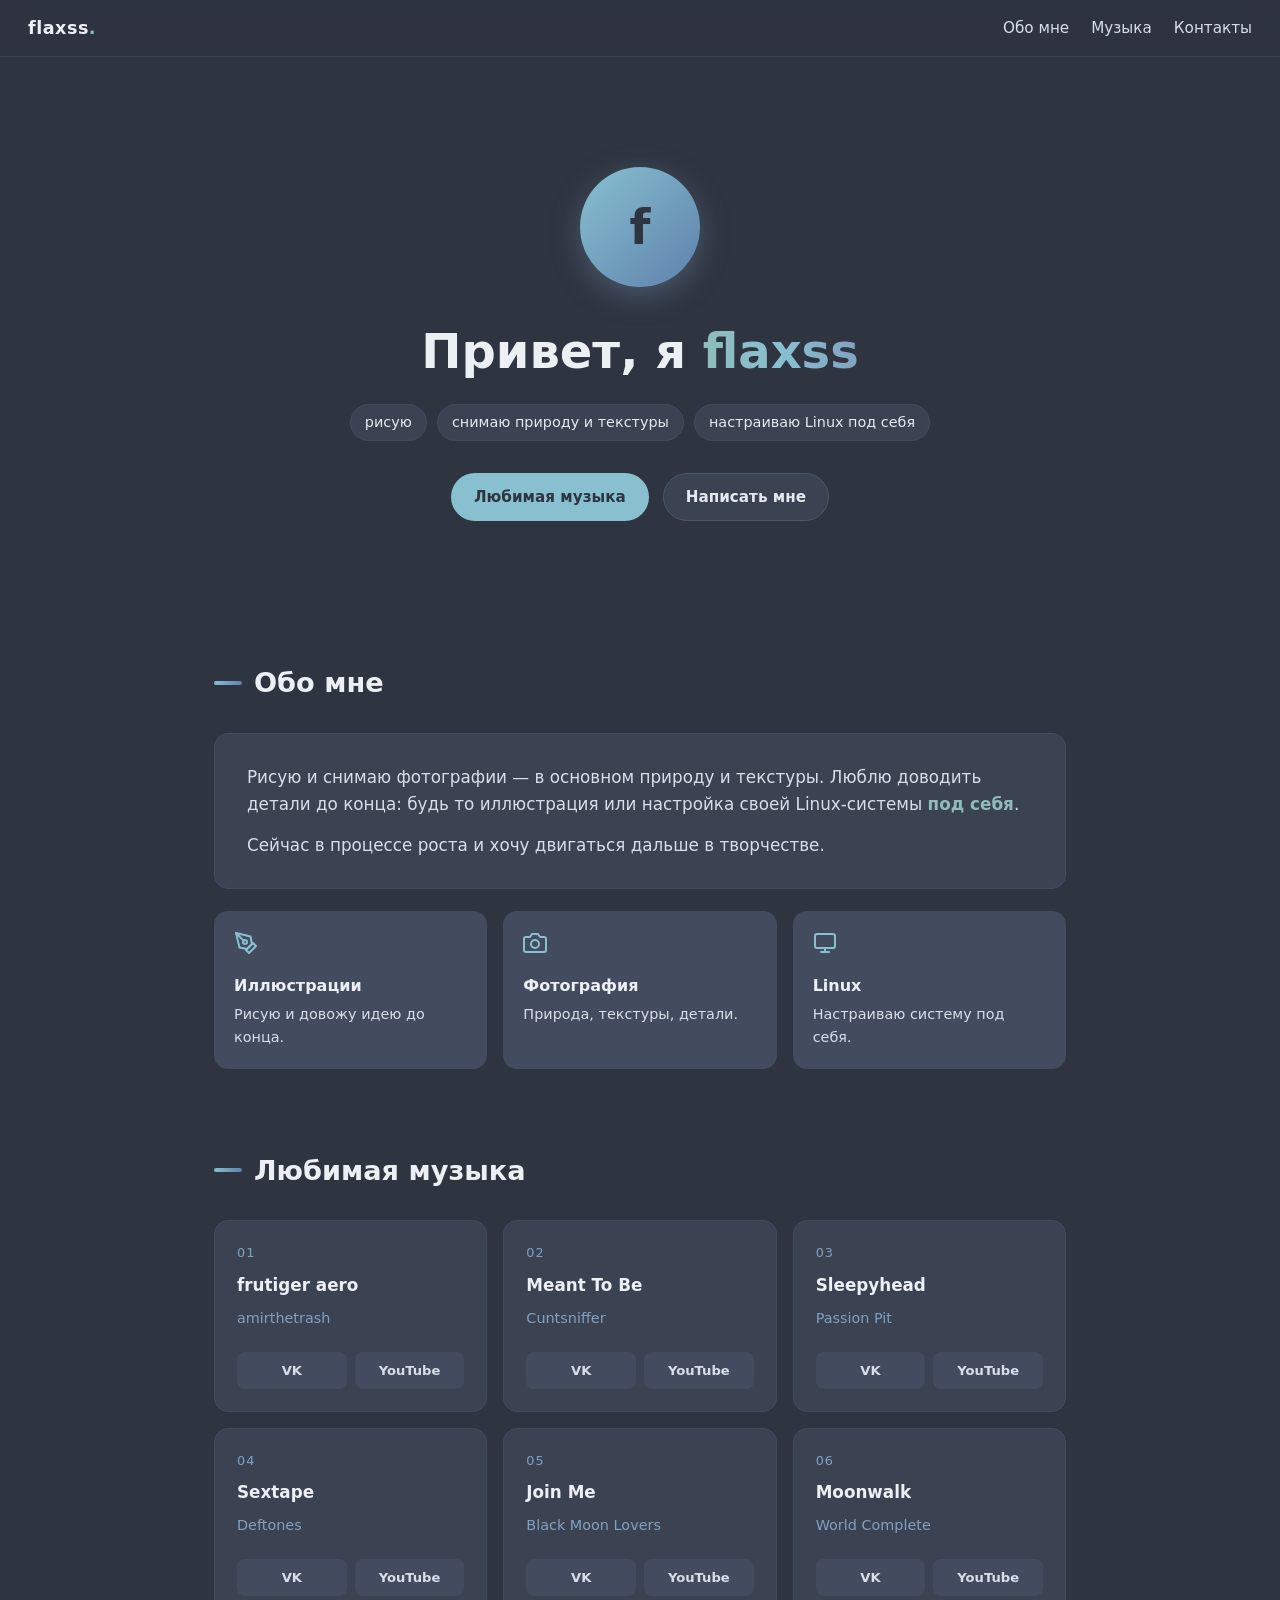
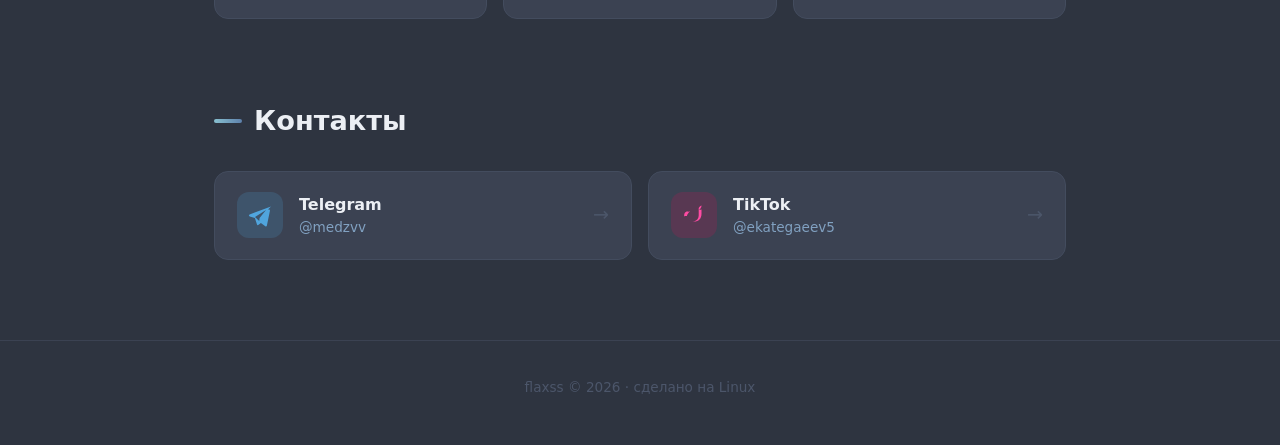
==== index.html @ 3baed9d8 "Initial portfolio site for flaxss" ====
<!DOCTYPE html>
<html lang="ru">
<head>
<meta charset="UTF-8">
<meta name="viewport" content="width=device-width, initial-scale=1.0">
<title>flaxss — рисую, снимаю, настраиваю</title>
<style>
  :root {
    --nord0: #2e3440;
    --nord1: #3b4252;
    --nord2: #434c5e;
    --nord3: #4c566a;
    --nord4: #d8dee9;
    --nord5: #e5e9f0;
    --nord6: #eceff4;
    --nord7: #8fbcbb;
    --nord8: #88c0d0;
    --nord9: #81a1c1;
    --nord10: #5e81ac;
    --nord11: #bf616a;
    --nord13: #ebcb8b;
    --nord14: #a3be8c;
    --radius: 14px;
    --gap: 16px;
  }

  * { margin: 0; padding: 0; box-sizing: border-box; }

  html { scroll-behavior: smooth; }

  body {
    background: var(--nord0);
    color: var(--nord4);
    font-family: "Inter", "SF Pro Text", "Segoe UI", system-ui, -apple-system, sans-serif;
    line-height: 1.6;
    min-height: 100vh;
  }

  a { color: var(--nord8); text-decoration: none; }
  a:hover { color: var(--nord6); }

  /* ---------- header ---------- */
  header {
    position: sticky;
    top: 0;
    z-index: 10;
    display: flex;
    align-items: center;
    justify-content: space-between;
    padding: 14px 28px;
    background: rgba(46, 52, 64, 0.85);
    backdrop-filter: blur(10px);
    border-bottom: 1px solid var(--nord1);
  }

  .logo {
    font-weight: 700;
    font-size: 1.1rem;
    letter-spacing: 0.5px;
    color: var(--nord6);
  }
  .logo span { color: var(--nord7); }

  nav { display: flex; gap: 22px; }
  nav a {
    color: var(--nord4);
    font-size: 0.95rem;
    transition: color 0.2s;
  }
  nav a:hover { color: var(--nord8); }

  /* ---------- layout ---------- */
  main { max-width: 900px; margin: 0 auto; padding: 0 24px 80px; }

  section { padding-top: 80px; }

  .section-title {
    font-size: 1.7rem;
    font-weight: 700;
    color: var(--nord6);
    margin-bottom: 28px;
    display: flex;
    align-items: center;
    gap: 12px;
  }
  .section-title::before {
    content: "";
    width: 28px;
    height: 4px;
    border-radius: 2px;
    background: linear-gradient(90deg, var(--nord8), var(--nord10));
  }

  /* ---------- hero ---------- */
  .hero {
    padding: 110px 0 60px;
    text-align: center;
  }

  .avatar {
    width: 120px;
    height: 120px;
    margin: 0 auto 26px;
    border-radius: 50%;
    background: linear-gradient(135deg, var(--nord8), var(--nord10));
    display: flex;
    align-items: center;
    justify-content: center;
    font-size: 3rem;
    font-weight: 800;
    color: var(--nord0);
    box-shadow: 0 8px 30px rgba(129, 161, 193, 0.35);
  }

  .hero h1 { font-size: 3rem; font-weight: 800; color: var(--nord6); }
  .hero h1 em {
    font-style: normal;
    background: linear-gradient(90deg, var(--nord7), var(--nord8), var(--nord9));
    -webkit-background-clip: text;
    background-clip: text;
    color: transparent;
  }

  .hero .tags {
    margin-top: 14px;
    display: flex;
    justify-content: center;
    flex-wrap: wrap;
    gap: 10px;
  }
  .hero .tags span {
    padding: 6px 14px;
    border-radius: 999px;
    background: var(--nord1);
    border: 1px solid var(--nord2);
    font-size: 0.9rem;
    color: var(--nord5);
  }

  .hero .cta {
    margin-top: 32px;
    display: flex;
    justify-content: center;
    gap: 14px;
    flex-wrap: wrap;
  }
  .btn {
    display: inline-flex;
    align-items: center;
    gap: 8px;
    padding: 11px 22px;
    border-radius: 999px;
    font-weight: 600;
    font-size: 0.95rem;
    transition: all 0.2s;
    border: 1px solid transparent;
  }
  .btn-primary {
    background: var(--nord8);
    color: var(--nord0);
  }
  .btn-primary:hover { background: var(--nord6); color: var(--nord0); }
  .btn-ghost {
    background: var(--nord1);
    border-color: var(--nord3);
    color: var(--nord5);
  }
  .btn-ghost:hover { border-color: var(--nord8); color: var(--nord6); }

  .btn svg { width: 18px; height: 18px; flex-shrink: 0; }

  /* ---------- about ---------- */
  .about-card {
    background: var(--nord1);
    border: 1px solid var(--nord2);
    border-radius: var(--radius);
    padding: 30px 32px;
    font-size: 1.05rem;
    color: var(--nord4);
  }
  .about-card p + p { margin-top: 14px; }
  .about-card .accent { color: var(--nord7); font-weight: 600; }

  .me-grid {
    margin-top: 22px;
    display: grid;
    grid-template-columns: repeat(auto-fit, minmax(200px, 1fr));
    gap: var(--gap);
  }
  .me-item {
    background: var(--nord2);
    border-radius: var(--radius);
    padding: 20px;
  }
  .me-item .icon { color: var(--nord8); margin-bottom: 10px; }
  .me-item h3 { font-size: 1rem; color: var(--nord6); }
  .me-item p { font-size: 0.9rem; color: var(--nord4); margin-top: 4px; }

  /* ---------- music ---------- */
  .music-grid {
    display: grid;
    grid-template-columns: repeat(auto-fill, minmax(260px, 1fr));
    gap: var(--gap);
  }

  .track {
    position: relative;
    background: var(--nord1);
    border: 1px solid var(--nord2);
    border-radius: var(--radius);
    padding: 22px;
    display: flex;
    flex-direction: column;
    gap: 8px;
    transition: transform 0.15s, border-color 0.2s;
    overflow: hidden;
  }
  .track::before {
    content: "";
    position: absolute;
    top: 0;
    left: 0;
    right: 0;
    height: 3px;
    background: linear-gradient(90deg, var(--nord7), var(--nord10));
    opacity: 0;
    transition: opacity 0.2s;
  }
  .track:hover { transform: translateY(-4px); border-color: var(--nord3); }
  .track:hover::before { opacity: 1; }

  .track .num {
    font-size: 0.8rem;
    color: var(--nord9);
    letter-spacing: 1px;
  }
  .track h3 { font-size: 1.05rem; color: var(--nord6); font-weight: 700; }
  .track .artist { color: var(--nord9); font-size: 0.9rem; }

  .track .links {
    margin-top: auto;
    padding-top: 14px;
    display: flex;
    gap: 8px;
  }
  .track .links a {
    flex: 1;
    display: inline-flex;
    align-items: center;
    justify-content: center;
    gap: 6px;
    padding: 8px 0;
    border-radius: 8px;
    background: var(--nord2);
    color: var(--nord4);
    font-size: 0.82rem;
    font-weight: 600;
    transition: background 0.2s, color 0.2s;
  }
  .track .links a:hover { background: var(--nord8); color: var(--nord0); }
  .track .links svg { width: 14px; height: 14px; }

  /* ---------- socials ---------- */
  .socials-grid {
    display: grid;
    grid-template-columns: repeat(auto-fit, minmax(220px, 1fr));
    gap: var(--gap);
  }
  .social {
    display: flex;
    align-items: center;
    gap: 16px;
    background: var(--nord1);
    border: 1px solid var(--nord2);
    border-radius: var(--radius);
    padding: 20px 22px;
    transition: transform 0.15s, border-color 0.2s;
  }
  .social:hover { transform: translateY(-3px); border-color: var(--nord8); }
  .social .icon {
    width: 46px;
    height: 46px;
    border-radius: 12px;
    display: flex;
    align-items: center;
    justify-content: center;
    flex-shrink: 0;
  }
  .social .icon svg { width: 24px; height: 24px; }
  .social .ico-tg { background: rgba(80, 165, 221, 0.18); color: #50a5dd; }
  .social .ico-tt { background: rgba(255, 0, 80, 0.15); color: #ff4ba3; }
  .social .meta { min-width: 0; }
  .social .meta h3 { color: var(--nord6); font-size: 1rem; }
  .social .meta p { color: var(--nord9); font-size: 0.85rem; word-break: break-all; }
  .social .arrow { margin-left: auto; color: var(--nord3); font-size: 1.2rem; }
  .social:hover .arrow { color: var(--nord8); }

  /* ---------- footer ---------- */
  footer {
    text-align: center;
    padding: 36px 0 46px;
    border-top: 1px solid var(--nord1);
    color: var(--nord3);
    font-size: 0.85rem;
  }

  @media (max-width: 560px) {
    .hero h1 { font-size: 2.2rem; }
    header { padding: 12px 18px; }
    nav { gap: 14px; }
    nav a { font-size: 0.85rem; }
  }
</style>
</head>
<body>

<header>
  <div class="logo">flaxss<span>.</span></div>
  <nav>
    <a href="#about">Обо мне</a>
    <a href="#music">Музыка</a>
    <a href="#contacts">Контакты</a>
  </nav>
</header>

<main>

  <!-- HERO -->
  <section class="hero">
    <div class="avatar">f</div>
    <h1>Привет, я <em>flaxss</em></h1>
    <div class="tags">
      <span>рисую</span>
      <span>снимаю природу и текстуры</span>
      <span>настраиваю Linux под себя</span>
    </div>
    <div class="cta">
      <a class="btn btn-primary" href="#music">Любимая музыка</a>
      <a class="btn btn-ghost" href="#contacts">Написать мне</a>
    </div>
  </section>

  <!-- ABOUT -->
  <section id="about">
    <h2 class="section-title">Обо мне</h2>
    <div class="about-card">
      <p>
        Рисую и снимаю фотографии — в основном природу и текстуры.
        Люблю доводить детали до конца: будь то иллюстрация или настройка своей
        Linux-системы <span class="accent">под себя</span>.
      </p>
      <p>
        Сейчас в процессе роста и хочу двигаться дальше в творчестве.
      </p>
    </div>
    <div class="me-grid">
      <div class="me-item">
        <div class="icon">
          <svg width="24" height="24" viewBox="0 0 24 24" fill="none" stroke="currentColor" stroke-width="2" stroke-linecap="round" stroke-linejoin="round"><path d="M12 19l7-7 3 3-7 7-3-3z"/><path d="M18 13l-1.5-7.5L2 2l3.5 14.5L13 18l5-5z"/><path d="M2 2l7.586 7.586"/><circle cx="11" cy="11" r="2"/></svg>
        </div>
        <h3>Иллюстрации</h3>
        <p>Рисую и довожу идею до конца.</p>
      </div>
      <div class="me-item">
        <div class="icon">
          <svg width="24" height="24" viewBox="0 0 24 24" fill="none" stroke="currentColor" stroke-width="2" stroke-linecap="round" stroke-linejoin="round"><path d="M23 19a2 2 0 0 1-2 2H3a2 2 0 0 1-2-2V8a2 2 0 0 1 2-2h4l2-3h6l2 3h4a2 2 0 0 1 2 2z"/><circle cx="12" cy="13" r="4"/></svg>
        </div>
        <h3>Фотография</h3>
        <p>Природа, текстуры, детали.</p>
      </div>
      <div class="me-item">
        <div class="icon">
          <svg width="24" height="24" viewBox="0 0 24 24" fill="none" stroke="currentColor" stroke-width="2" stroke-linecap="round" stroke-linejoin="round"><rect x="2" y="3" width="20" height="14" rx="2"/><line x1="8" y1="21" x2="16" y2="21"/><line x1="12" y1="17" x2="12" y2="21"/></svg>
        </div>
        <h3>Linux</h3>
        <p>Настраиваю систему под себя.</p>
      </div>
    </div>
  </section>

  <!-- MUSIC -->
  <section id="music">
    <h2 class="section-title">Любимая музыка</h2>
    <div class="music-grid">
      <div class="track">
        <div class="num">01</div>
        <h3>frutiger aero</h3>
        <div class="artist">amirthetrash</div>
        <div class="links">
          <a href="https://vk.com/audio?q=frutiger%20aero%20amirthetrash" target="_blank" rel="noopener">VK</a>
          <a href="https://www.youtube.com/results?search_query=frutiger+aero+amirthetrash" target="_blank" rel="noopener">YouTube</a>
        </div>
      </div>
      <div class="track">
        <div class="num">02</div>
        <h3>Meant To Be</h3>
        <div class="artist">Cuntsniffer</div>
        <div class="links">
          <a href="https://vk.com/audio?q=Meant%20To%20Be%20Cuntsniffer" target="_blank" rel="noopener">VK</a>
          <a href="https://www.youtube.com/results?search_query=Meant+To+Be+Cuntsniffer" target="_blank" rel="noopener">YouTube</a>
        </div>
      </div>
      <div class="track">
        <div class="num">03</div>
        <h3>Sleepyhead</h3>
        <div class="artist">Passion Pit</div>
        <div class="links">
          <a href="https://vk.com/audio?q=Sleepyhead%20Passion%20Pit" target="_blank" rel="noopener">VK</a>
          <a href="https://www.youtube.com/results?search_query=Sleepyhead+Passion+Pit" target="_blank" rel="noopener">YouTube</a>
        </div>
      </div>
      <div class="track">
        <div class="num">04</div>
        <h3>Sextape</h3>
        <div class="artist">Deftones</div>
        <div class="links">
          <a href="https://vk.com/audio?q=Sextape%20Deftones" target="_blank" rel="noopener">VK</a>
          <a href="https://www.youtube.com/results?search_query=Sextape+Deftones" target="_blank" rel="noopener">YouTube</a>
        </div>
      </div>
      <div class="track">
        <div class="num">05</div>
        <h3>Join Me</h3>
        <div class="artist">Black Moon Lovers</div>
        <div class="links">
          <a href="https://vk.com/audio?q=Join%20Me%20Black%20Moon%20Lovers" target="_blank" rel="noopener">VK</a>
          <a href="https://www.youtube.com/results?search_query=Join+Me+Black+Moon+Lovers" target="_blank" rel="noopener">YouTube</a>
        </div>
      </div>
      <div class="track">
        <div class="num">06</div>
        <h3>Moonwalk</h3>
        <div class="artist">World Complete</div>
        <div class="links">
          <a href="https://vk.com/audio?q=Moonwalk%20World%20Complete" target="_blank" rel="noopener">VK</a>
          <a href="https://www.youtube.com/results?search_query=Moonwalk+World+Complete" target="_blank" rel="noopener">YouTube</a>
        </div>
      </div>
    </div>
  </section>

  <!-- CONTACTS -->
  <section id="contacts">
    <h2 class="section-title">Контакты</h2>
    <div class="socials-grid">
      <a class="social" href="https://t.me/medzvv" target="_blank" rel="noopener">
        <div class="icon ico-tg">
          <svg viewBox="0 0 24 24" fill="currentColor"><path d="M23 3.5L1.6 11.4c-1 .4-1 1.6.1 2l5.2 1.6 2 6.2c.3 1 .8 1.2 1.7.6l2.3-1.9 4.4 3.3c.8.4 1.4.2 1.6-.8l3-14.3c.3-1.3-.5-2-1.9-1.5zM7 14l11-7-6.4 7.9-.4 3z"/></svg>
        </div>
        <div class="meta">
          <h3>Telegram</h3>
          <p>@medzvv</p>
        </div>
        <div class="arrow">→</div>
      </a>
      <a class="social" href="https://www.tiktok.com/@ekategaeev5" target="_blank" rel="noopener">
        <div class="icon ico-tt">
          <svg viewBox="0 0 24 24" fill="currentColor"><path d="M16.6 5.6c.4-1.5 1.4-2.6 2.9-3.1v.2c-.1 1.7-.9 3.2-2.4 4.2 0 .1-.3.2.1.1.8 0 1.6-.2 2.3-.5v4.4c0 4.5-3 7.6-7.3 7.6-2.6 0-5-1.3-6.2-3.4 1.1 2.1 3.6 3.6 6.2 3.1 2.7-.5 4.5-2.8 4.5-5.6V5.6zM4.9 13.1c.3-1.8 1.4-3.4 2.9-4.4 0 0 .3-.1-.1-.1-.3 0-.7.1-1.3.2-.3-.2-1.1-.3-1.8-.2-.6.2-1.2.6-1.7 1.1-.8 1.4-1 3.2-.4 4.5 0-.1-.1-.2-.1-.3 0-.3.1-.5.2-.8z"/></svg>
        </div>
        <div class="meta">
          <h3>TikTok</h3>
          <p>@ekategaeev5</p>
        </div>
        <div class="arrow">→</div>
      </a>
    </div>
  </section>

</main>

<footer>
  flaxss © 2026 · сделано на Linux
</footer>

</body>
</html>
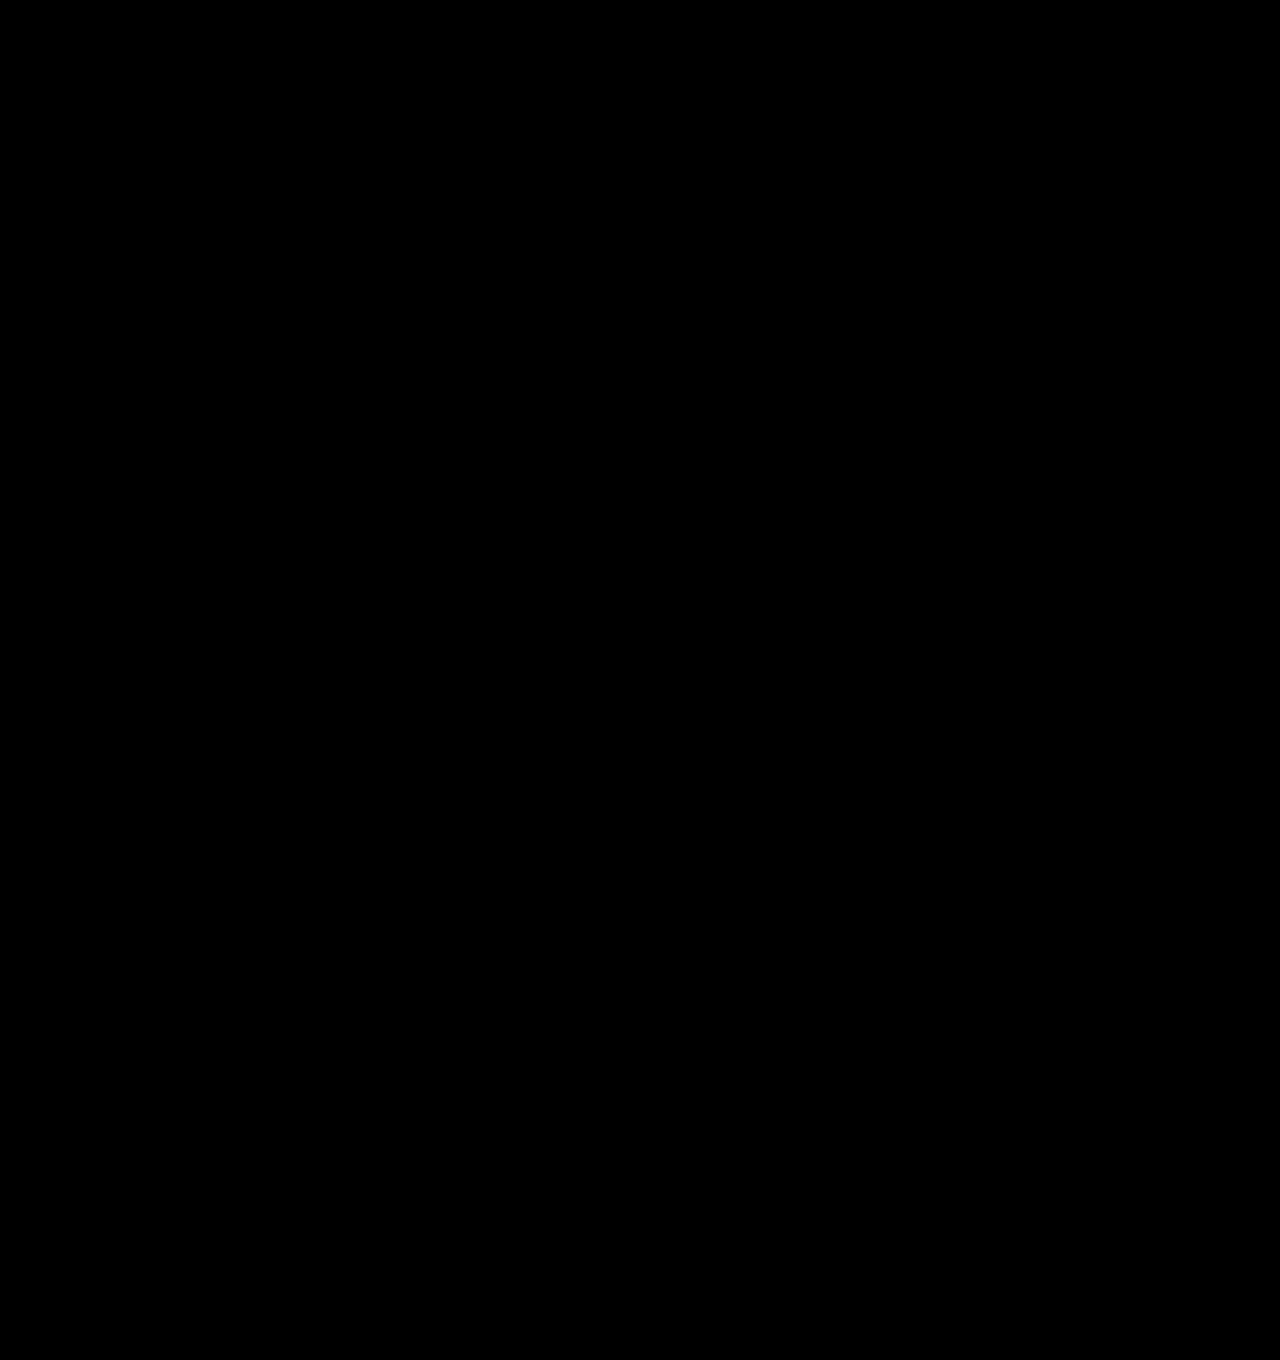
==== commit 5fc99f30: "AMOLED-портфолио: Plus Jakarta Sans, прелоадер, интерактивность" ====
--- a/index.html
+++ b/index.html
@@ -1,476 +1,75 @@
 <!DOCTYPE html>
 <html lang="ru">
 <head>
-<meta charset="UTF-8">
-<meta name="viewport" content="width=device-width, initial-scale=1.0">
-<title>flaxss — рисую, снимаю, настраиваю</title>
-<style>
-  :root {
-    --nord0: #2e3440;
-    --nord1: #3b4252;
-    --nord2: #434c5e;
-    --nord3: #4c566a;
-    --nord4: #d8dee9;
-    --nord5: #e5e9f0;
-    --nord6: #eceff4;
-    --nord7: #8fbcbb;
-    --nord8: #88c0d0;
-    --nord9: #81a1c1;
-    --nord10: #5e81ac;
-    --nord11: #bf616a;
-    --nord13: #ebcb8b;
-    --nord14: #a3be8c;
-    --radius: 14px;
-    --gap: 16px;
-  }
-
-  * { margin: 0; padding: 0; box-sizing: border-box; }
-
-  html { scroll-behavior: smooth; }
-
-  body {
-    background: var(--nord0);
-    color: var(--nord4);
-    font-family: "Inter", "SF Pro Text", "Segoe UI", system-ui, -apple-system, sans-serif;
-    line-height: 1.6;
-    min-height: 100vh;
-  }
-
-  a { color: var(--nord8); text-decoration: none; }
-  a:hover { color: var(--nord6); }
-
-  /* ---------- header ---------- */
-  header {
-    position: sticky;
-    top: 0;
-    z-index: 10;
-    display: flex;
-    align-items: center;
-    justify-content: space-between;
-    padding: 14px 28px;
-    background: rgba(46, 52, 64, 0.85);
-    backdrop-filter: blur(10px);
-    border-bottom: 1px solid var(--nord1);
-  }
-
-  .logo {
-    font-weight: 700;
-    font-size: 1.1rem;
-    letter-spacing: 0.5px;
-    color: var(--nord6);
-  }
-  .logo span { color: var(--nord7); }
-
-  nav { display: flex; gap: 22px; }
-  nav a {
-    color: var(--nord4);
-    font-size: 0.95rem;
-    transition: color 0.2s;
-  }
-  nav a:hover { color: var(--nord8); }
-
-  /* ---------- layout ---------- */
-  main { max-width: 900px; margin: 0 auto; padding: 0 24px 80px; }
-
-  section { padding-top: 80px; }
-
-  .section-title {
-    font-size: 1.7rem;
-    font-weight: 700;
-    color: var(--nord6);
-    margin-bottom: 28px;
-    display: flex;
-    align-items: center;
-    gap: 12px;
-  }
-  .section-title::before {
-    content: "";
-    width: 28px;
-    height: 4px;
-    border-radius: 2px;
-    background: linear-gradient(90deg, var(--nord8), var(--nord10));
-  }
-
-  /* ---------- hero ---------- */
-  .hero {
-    padding: 110px 0 60px;
-    text-align: center;
-  }
-
-  .avatar {
-    width: 120px;
-    height: 120px;
-    margin: 0 auto 26px;
-    border-radius: 50%;
-    background: linear-gradient(135deg, var(--nord8), var(--nord10));
-    display: flex;
-    align-items: center;
-    justify-content: center;
-    font-size: 3rem;
-    font-weight: 800;
-    color: var(--nord0);
-    box-shadow: 0 8px 30px rgba(129, 161, 193, 0.35);
-  }
-
-  .hero h1 { font-size: 3rem; font-weight: 800; color: var(--nord6); }
-  .hero h1 em {
-    font-style: normal;
-    background: linear-gradient(90deg, var(--nord7), var(--nord8), var(--nord9));
-    -webkit-background-clip: text;
-    background-clip: text;
-    color: transparent;
-  }
-
-  .hero .tags {
-    margin-top: 14px;
-    display: flex;
-    justify-content: center;
-    flex-wrap: wrap;
-    gap: 10px;
-  }
-  .hero .tags span {
-    padding: 6px 14px;
-    border-radius: 999px;
-    background: var(--nord1);
-    border: 1px solid var(--nord2);
-    font-size: 0.9rem;
-    color: var(--nord5);
-  }
-
-  .hero .cta {
-    margin-top: 32px;
-    display: flex;
-    justify-content: center;
-    gap: 14px;
-    flex-wrap: wrap;
-  }
-  .btn {
-    display: inline-flex;
-    align-items: center;
-    gap: 8px;
-    padding: 11px 22px;
-    border-radius: 999px;
-    font-weight: 600;
-    font-size: 0.95rem;
-    transition: all 0.2s;
-    border: 1px solid transparent;
-  }
-  .btn-primary {
-    background: var(--nord8);
-    color: var(--nord0);
-  }
-  .btn-primary:hover { background: var(--nord6); color: var(--nord0); }
-  .btn-ghost {
-    background: var(--nord1);
-    border-color: var(--nord3);
-    color: var(--nord5);
-  }
-  .btn-ghost:hover { border-color: var(--nord8); color: var(--nord6); }
-
-  .btn svg { width: 18px; height: 18px; flex-shrink: 0; }
-
-  /* ---------- about ---------- */
-  .about-card {
-    background: var(--nord1);
-    border: 1px solid var(--nord2);
-    border-radius: var(--radius);
-    padding: 30px 32px;
-    font-size: 1.05rem;
-    color: var(--nord4);
-  }
-  .about-card p + p { margin-top: 14px; }
-  .about-card .accent { color: var(--nord7); font-weight: 600; }
-
-  .me-grid {
-    margin-top: 22px;
-    display: grid;
-    grid-template-columns: repeat(auto-fit, minmax(200px, 1fr));
-    gap: var(--gap);
-  }
-  .me-item {
-    background: var(--nord2);
-    border-radius: var(--radius);
-    padding: 20px;
-  }
-  .me-item .icon { color: var(--nord8); margin-bottom: 10px; }
-  .me-item h3 { font-size: 1rem; color: var(--nord6); }
-  .me-item p { font-size: 0.9rem; color: var(--nord4); margin-top: 4px; }
-
-  /* ---------- music ---------- */
-  .music-grid {
-    display: grid;
-    grid-template-columns: repeat(auto-fill, minmax(260px, 1fr));
-    gap: var(--gap);
-  }
-
-  .track {
-    position: relative;
-    background: var(--nord1);
-    border: 1px solid var(--nord2);
-    border-radius: var(--radius);
-    padding: 22px;
-    display: flex;
-    flex-direction: column;
-    gap: 8px;
-    transition: transform 0.15s, border-color 0.2s;
-    overflow: hidden;
-  }
-  .track::before {
-    content: "";
-    position: absolute;
-    top: 0;
-    left: 0;
-    right: 0;
-    height: 3px;
-    background: linear-gradient(90deg, var(--nord7), var(--nord10));
-    opacity: 0;
-    transition: opacity 0.2s;
-  }
-  .track:hover { transform: translateY(-4px); border-color: var(--nord3); }
-  .track:hover::before { opacity: 1; }
-
-  .track .num {
-    font-size: 0.8rem;
-    color: var(--nord9);
-    letter-spacing: 1px;
-  }
-  .track h3 { font-size: 1.05rem; color: var(--nord6); font-weight: 700; }
-  .track .artist { color: var(--nord9); font-size: 0.9rem; }
-
-  .track .links {
-    margin-top: auto;
-    padding-top: 14px;
-    display: flex;
-    gap: 8px;
-  }
-  .track .links a {
-    flex: 1;
-    display: inline-flex;
-    align-items: center;
-    justify-content: center;
-    gap: 6px;
-    padding: 8px 0;
-    border-radius: 8px;
-    background: var(--nord2);
-    color: var(--nord4);
-    font-size: 0.82rem;
-    font-weight: 600;
-    transition: background 0.2s, color 0.2s;
-  }
-  .track .links a:hover { background: var(--nord8); color: var(--nord0); }
-  .track .links svg { width: 14px; height: 14px; }
-
-  /* ---------- socials ---------- */
-  .socials-grid {
-    display: grid;
-    grid-template-columns: repeat(auto-fit, minmax(220px, 1fr));
-    gap: var(--gap);
-  }
-  .social {
-    display: flex;
-    align-items: center;
-    gap: 16px;
-    background: var(--nord1);
-    border: 1px solid var(--nord2);
-    border-radius: var(--radius);
-    padding: 20px 22px;
-    transition: transform 0.15s, border-color 0.2s;
-  }
-  .social:hover { transform: translateY(-3px); border-color: var(--nord8); }
-  .social .icon {
-    width: 46px;
-    height: 46px;
-    border-radius: 12px;
-    display: flex;
-    align-items: center;
-    justify-content: center;
-    flex-shrink: 0;
-  }
-  .social .icon svg { width: 24px; height: 24px; }
-  .social .ico-tg { background: rgba(80, 165, 221, 0.18); color: #50a5dd; }
-  .social .ico-tt { background: rgba(255, 0, 80, 0.15); color: #ff4ba3; }
-  .social .meta { min-width: 0; }
-  .social .meta h3 { color: var(--nord6); font-size: 1rem; }
-  .social .meta p { color: var(--nord9); font-size: 0.85rem; word-break: break-all; }
-  .social .arrow { margin-left: auto; color: var(--nord3); font-size: 1.2rem; }
-  .social:hover .arrow { color: var(--nord8); }
-
-  /* ---------- footer ---------- */
-  footer {
-    text-align: center;
-    padding: 36px 0 46px;
-    border-top: 1px solid var(--nord1);
-    color: var(--nord3);
-    font-size: 0.85rem;
-  }
-
-  @media (max-width: 560px) {
-    .hero h1 { font-size: 2.2rem; }
-    header { padding: 12px 18px; }
-    nav { gap: 14px; }
-    nav a { font-size: 0.85rem; }
-  }
-</style>
+  <meta charset="UTF-8">
+  <meta name="viewport" content="width=device-width, initial-scale=1.0">
+  <title>flaxss — портфолио</title>
+  <meta name="description" content="Портфолио flaxss — учусь разработке на Linux, Python, автоматизация и мониторинг.">
+  <link rel="stylesheet" href="css/style.css">
 </head>
 <body>
+  <noscript><style>body{opacity:1}.reveal{opacity:1;transform:none}#preloader{display:none}</style></noscript>
 
-<header>
-  <div class="logo">flaxss<span>.</span></div>
-  <nav>
-    <a href="#about">Обо мне</a>
-    <a href="#music">Музыка</a>
-    <a href="#contacts">Контакты</a>
-  </nav>
-</header>
+  <div id="preloader">
+    <div class="preloader-inner">
+      <div class="atom"><div class="core"></div></div>
+      <p>загрузка</p>
+    </div>
+  </div>
 
-<main>
+  <header>
+    <nav class="nav">
+      <a href="index.html" class="logo">flax<span>ss</span></a>
+      <ul class="nav-links">
+        <li><a href="index.html" class="active">Обо мне</a></li>
+        <li><a href="projects.html">Проекты</a></li>
+        <li><a href="skills.html">Навыки</a></li>
+        <li><a href="contacts.html">Контакты</a></li>
+      </ul>
+    </nav>
+  </header>
 
-  <!-- HERO -->
-  <section class="hero">
-    <div class="avatar">f</div>
-    <h1>Привет, я <em>flaxss</em></h1>
-    <div class="tags">
-      <span>рисую</span>
-      <span>снимаю природу и текстуры</span>
-      <span>настраиваю Linux под себя</span>
-    </div>
-    <div class="cta">
-      <a class="btn btn-primary" href="#music">Любимая музыка</a>
-      <a class="btn btn-ghost" href="#contacts">Написать мне</a>
-    </div>
-  </section>
+  <main>
+    <section class="hero reveal visible">
+      <div class="avatar">F</div>
+      <h1>Привет, я flaxss</h1>
+      <div class="subtitle">Учусь разработке на Linux</div>
+      <p>Я учусь писать код, разбираюсь в Linux, Python, автоматизации и мониторинге. Здесь я собираю свои учебные и личные проекты.</p>
+      <a href="projects.html" class="btn">Смотреть проекты</a>
+      <a href="contacts.html" class="btn secondary">Связаться</a>
+    </section>
 
-  <!-- ABOUT -->
-  <section id="about">
-    <h2 class="section-title">Обо мне</h2>
-    <div class="about-card">
-      <p>
-        Рисую и снимаю фотографии — в основном природу и текстуры.
-        Люблю доводить детали до конца: будь то иллюстрация или настройка своей
-        Linux-системы <span class="accent">под себя</span>.
-      </p>
-      <p>
-        Сейчас в процессе роста и хочу двигаться дальше в творчестве.
-      </p>
-    </div>
-    <div class="me-grid">
-      <div class="me-item">
-        <div class="icon">
-          <svg width="24" height="24" viewBox="0 0 24 24" fill="none" stroke="currentColor" stroke-width="2" stroke-linecap="round" stroke-linejoin="round"><path d="M12 19l7-7 3 3-7 7-3-3z"/><path d="M18 13l-1.5-7.5L2 2l3.5 14.5L13 18l5-5z"/><path d="M2 2l7.586 7.586"/><circle cx="11" cy="11" r="2"/></svg>
+    <section class="reveal">
+      <h2>Немного обо мне</h2>
+      <div class="card about-content">
+        <p>Я нахожусь в процессе изучения программирования, а основной инструмент для меня — Linux. Люблю автоматизировать рутину и разбираться, как работают системы изнутри.</p>
+        <p>Мои проекты — это не коммерческие продукты, а способ учиться: от работы с API и парсинга данных до распознавания лиц на Raspberry Pi и мониторинга сервисов.</p>
+      </div>
+
+      <div class="about-highlights">
+        <div class="highlight reveal reveal-d1">
+          <h4>Автоматизация</h4>
+          <p>Скрипты и сервисы, которые делают рутинные задачи сами.</p>
         </div>
-        <h3>Иллюстрации</h3>
-        <p>Рисую и довожу идею до конца.</p>
-      </div>
-      <div class="me-item">
-        <div class="icon">
-          <svg width="24" height="24" viewBox="0 0 24 24" fill="none" stroke="currentColor" stroke-width="2" stroke-linecap="round" stroke-linejoin="round"><path d="M23 19a2 2 0 0 1-2 2H3a2 2 0 0 1-2-2V8a2 2 0 0 1 2-2h4l2-3h6l2 3h4a2 2 0 0 1 2 2z"/><circle cx="12" cy="13" r="4"/></svg>
+        <div class="highlight reveal reveal-d2">
+          <h4>Linux-стек</h4>
+          <p>Работаю в Linux, Docker, автозапуск через systemd.</p>
         </div>
-        <h3>Фотография</h3>
-        <p>Природа, текстуры, детали.</p>
-      </div>
-      <div class="me-item">
-        <div class="icon">
-          <svg width="24" height="24" viewBox="0 0 24 24" fill="none" stroke="currentColor" stroke-width="2" stroke-linecap="round" stroke-linejoin="round"><rect x="2" y="3" width="20" height="14" rx="2"/><line x1="8" y1="21" x2="16" y2="21"/><line x1="12" y1="17" x2="12" y2="21"/></svg>
-        </div>
-        <h3>Linux</h3>
-        <p>Настраиваю систему под себя.</p>
-      </div>
-    </div>
-  </section>
-
-  <!-- MUSIC -->
-  <section id="music">
-    <h2 class="section-title">Любимая музыка</h2>
-    <div class="music-grid">
-      <div class="track">
-        <div class="num">01</div>
-        <h3>frutiger aero</h3>
-        <div class="artist">amirthetrash</div>
-        <div class="links">
-          <a href="https://vk.com/audio?q=frutiger%20aero%20amirthetrash" target="_blank" rel="noopener">VK</a>
-          <a href="https://www.youtube.com/results?search_query=frutiger+aero+amirthetrash" target="_blank" rel="noopener">YouTube</a>
+        <div class="highlight reveal reveal-d3">
+          <h4>Python</h4>
+          <p>Основной язык — он же инструмент для всех экспериментов.</p>
         </div>
       </div>
-      <div class="track">
-        <div class="num">02</div>
-        <h3>Meant To Be</h3>
-        <div class="artist">Cuntsniffer</div>
-        <div class="links">
-          <a href="https://vk.com/audio?q=Meant%20To%20Be%20Cuntsniffer" target="_blank" rel="noopener">VK</a>
-          <a href="https://www.youtube.com/results?search_query=Meant+To+Be+Cuntsniffer" target="_blank" rel="noopener">YouTube</a>
-        </div>
-      </div>
-      <div class="track">
-        <div class="num">03</div>
-        <h3>Sleepyhead</h3>
-        <div class="artist">Passion Pit</div>
-        <div class="links">
-          <a href="https://vk.com/audio?q=Sleepyhead%20Passion%20Pit" target="_blank" rel="noopener">VK</a>
-          <a href="https://www.youtube.com/results?search_query=Sleepyhead+Passion+Pit" target="_blank" rel="noopener">YouTube</a>
-        </div>
-      </div>
-      <div class="track">
-        <div class="num">04</div>
-        <h3>Sextape</h3>
-        <div class="artist">Deftones</div>
-        <div class="links">
-          <a href="https://vk.com/audio?q=Sextape%20Deftones" target="_blank" rel="noopener">VK</a>
-          <a href="https://www.youtube.com/results?search_query=Sextape+Deftones" target="_blank" rel="noopener">YouTube</a>
-        </div>
-      </div>
-      <div class="track">
-        <div class="num">05</div>
-        <h3>Join Me</h3>
-        <div class="artist">Black Moon Lovers</div>
-        <div class="links">
-          <a href="https://vk.com/audio?q=Join%20Me%20Black%20Moon%20Lovers" target="_blank" rel="noopener">VK</a>
-          <a href="https://www.youtube.com/results?search_query=Join+Me+Black+Moon+Lovers" target="_blank" rel="noopener">YouTube</a>
-        </div>
-      </div>
-      <div class="track">
-        <div class="num">06</div>
-        <h3>Moonwalk</h3>
-        <div class="artist">World Complete</div>
-        <div class="links">
-          <a href="https://vk.com/audio?q=Moonwalk%20World%20Complete" target="_blank" rel="noopener">VK</a>
-          <a href="https://www.youtube.com/results?search_query=Moonwalk+World+Complete" target="_blank" rel="noopener">YouTube</a>
-        </div>
-      </div>
+    </section>
+  </main>
+
+  <footer>
+    <div class="social">
+      <a href="https://github.com/ekaterrrinks-git">GitHub</a>
     </div>
-  </section>
+    <p>&copy; <span id="year"></span> flaxss. Собрано с любовью в Linux.</p>
+  </footer>
 
-  <!-- CONTACTS -->
-  <section id="contacts">
-    <h2 class="section-title">Контакты</h2>
-    <div class="socials-grid">
-      <a class="social" href="https://t.me/medzvv" target="_blank" rel="noopener">
-        <div class="icon ico-tg">
-          <svg viewBox="0 0 24 24" fill="currentColor"><path d="M23 3.5L1.6 11.4c-1 .4-1 1.6.1 2l5.2 1.6 2 6.2c.3 1 .8 1.2 1.7.6l2.3-1.9 4.4 3.3c.8.4 1.4.2 1.6-.8l3-14.3c.3-1.3-.5-2-1.9-1.5zM7 14l11-7-6.4 7.9-.4 3z"/></svg>
-        </div>
-        <div class="meta">
-          <h3>Telegram</h3>
-          <p>@medzvv</p>
-        </div>
-        <div class="arrow">→</div>
-      </a>
-      <a class="social" href="https://www.tiktok.com/@ekategaeev5" target="_blank" rel="noopener">
-        <div class="icon ico-tt">
-          <svg viewBox="0 0 24 24" fill="currentColor"><path d="M16.6 5.6c.4-1.5 1.4-2.6 2.9-3.1v.2c-.1 1.7-.9 3.2-2.4 4.2 0 .1-.3.2.1.1.8 0 1.6-.2 2.3-.5v4.4c0 4.5-3 7.6-7.3 7.6-2.6 0-5-1.3-6.2-3.4 1.1 2.1 3.6 3.6 6.2 3.1 2.7-.5 4.5-2.8 4.5-5.6V5.6zM4.9 13.1c.3-1.8 1.4-3.4 2.9-4.4 0 0 .3-.1-.1-.1-.3 0-.7.1-1.3.2-.3-.2-1.1-.3-1.8-.2-.6.2-1.2.6-1.7 1.1-.8 1.4-1 3.2-.4 4.5 0-.1-.1-.2-.1-.3 0-.3.1-.5.2-.8z"/></svg>
-        </div>
-        <div class="meta">
-          <h3>TikTok</h3>
-          <p>@ekategaeev5</p>
-        </div>
-        <div class="arrow">→</div>
-      </a>
-    </div>
-  </section>
-
-</main>
-
-<footer>
-  flaxss © 2026 · сделано на Linux
-</footer>
-
+  <script src="js/main.js"></script>
 </body>
-</html>+</html>
--- a/css/style.css
+++ b/css/style.css
@@ -0,0 +1,667 @@
+/* ---------- Шрифты ---------- */
+@font-face {
+  font-family: "Plus Jakarta Sans";
+  src: url("../fonts/plus-jakarta-sans-400.woff2") format("woff2");
+  font-weight: 400;
+  font-style: normal;
+  font-display: swap;
+}
+@font-face {
+  font-family: "Plus Jakarta Sans";
+  src: url("../fonts/plus-jakarta-sans-500.woff2") format("woff2");
+  font-weight: 500;
+  font-style: normal;
+  font-display: swap;
+}
+@font-face {
+  font-family: "Plus Jakarta Sans";
+  src: url("../fonts/plus-jakarta-sans-600.woff2") format("woff2");
+  font-weight: 600;
+  font-style: normal;
+  font-display: swap;
+}
+@font-face {
+  font-family: "Plus Jakarta Sans";
+  src: url("../fonts/plus-jakarta-sans-700.woff2") format("woff2");
+  font-weight: 700;
+  font-style: normal;
+  font-display: swap;
+}
+@font-face {
+  font-family: "Plus Jakarta Sans";
+  src: url("../fonts/plus-jakarta-sans-800.woff2") format("woff2");
+  font-weight: 800;
+  font-style: normal;
+  font-display: swap;
+}
+
+/* ---------- AMOLED-палитра ---------- */
+:root {
+  --bg: #000000;
+  --bg-2: #0a0a0a;
+  --surface: #101010;
+  --surface-2: #161616;
+  --border: #232323;
+  --text: #f4f4f5;
+  --muted: #8a8a93;
+  --accent: #7c6cff;
+  --accent-2: #00d4ff;
+  --radius: 16px;
+  --ease: cubic-bezier(0.22, 1, 0.36, 1);
+}
+
+* {
+  margin: 0;
+  padding: 0;
+  box-sizing: border-box;
+}
+
+html {
+  scroll-behavior: smooth;
+}
+
+body {
+  background: var(--bg);
+  color: var(--text);
+  font-family: "Plus Jakarta Sans", "Segoe UI", system-ui, sans-serif;
+  line-height: 1.6;
+  min-height: 100vh;
+  display: flex;
+  flex-direction: column;
+  opacity: 0;
+  transition: opacity 0.8s var(--ease);
+}
+
+body.loaded {
+  opacity: 1;
+}
+
+body.no-scroll {
+  overflow: hidden;
+}
+
+a {
+  color: var(--accent-2);
+  text-decoration: none;
+}
+
+a:hover {
+  text-decoration: none;
+  color: var(--accent);
+}
+
+::selection {
+  background: var(--accent);
+  color: #fff;
+}
+
+/* Кастомный скроллбар */
+::-webkit-scrollbar {
+  width: 10px;
+}
+::-webkit-scrollbar-track {
+  background: var(--bg);
+}
+::-webkit-scrollbar-thumb {
+  background: #1f1f1f;
+  border-radius: 999px;
+  border: 2px solid var(--bg);
+}
+::-webkit-scrollbar-thumb:hover {
+  background: var(--accent);
+}
+
+/* ---------- Прелоадер ---------- */
+#preloader {
+  position: fixed;
+  inset: 0;
+  z-index: 9999;
+  display: flex;
+  align-items: center;
+  justify-content: center;
+  background: #0a0a0a;
+  transition: background-color 0.7s var(--ease), opacity 0.8s var(--ease);
+  cursor: none;
+}
+
+#preloader .preloader-inner {
+  text-align: center;
+  transition: opacity 0.45s var(--ease);
+}
+
+#preloader p {
+  font-size: 1rem;
+  letter-spacing: 0.5em;
+  text-transform: uppercase;
+  color: var(--muted);
+  margin-top: 28px;
+  animation: blink 1.1s ease-in-out infinite;
+}
+
+@keyframes blink {
+  0%, 100% { opacity: 0.25; }
+  50% { opacity: 1; }
+}
+
+/* Спиннер-«атом» */
+.atom {
+  width: 72px;
+  height: 72px;
+  margin: 0 auto;
+  position: relative;
+}
+
+.atom::before,
+.atom::after {
+  content: "";
+  position: absolute;
+  inset: 0;
+  border-radius: 50%;
+  border: 2px solid transparent;
+  border-top-color: var(--accent);
+  border-right-color: var(--accent-2);
+}
+
+.atom::before {
+  animation: spin 1.4s linear infinite;
+}
+
+.atom::after {
+  inset: 12px;
+  border-top-color: var(--accent-2);
+  border-right-color: var(--accent);
+  animation: spin 1.1s linear infinite reverse;
+}
+
+.atom .core {
+  position: absolute;
+  inset: 30px;
+  border-radius: 50%;
+  background: radial-gradient(circle, var(--accent), var(--accent-2));
+  box-shadow: 0 0 24px var(--accent);
+  animation: pulse 1.2s var(--ease) infinite;
+}
+
+@keyframes spin {
+  to { transform: rotate(360deg); }
+}
+
+@keyframes pulse {
+  0%, 100% { transform: scale(1); box-shadow: 0 0 18px var(--accent); }
+  50% { transform: scale(0.7); box-shadow: 0 0 36px var(--accent-2); }
+}
+
+/* Стадии прелоадера */
+#preloader.stage-black p,
+#preloader.stage-black .preloader-inner {
+  opacity: 0;
+}
+
+#preloader.stage-black {
+  background: #000000;
+  transition: background-color 0.9s var(--ease), opacity 0.8s var(--ease);
+}
+
+#preloader.stage-white {
+  background: #ffffff;
+  transition: background-color 0.3s linear, opacity 0.8s var(--ease);
+}
+
+#preloader.done {
+  opacity: 0;
+  pointer-events: none;
+  cursor: default;
+}
+
+/* ---------- Шапка / навигация ---------- */
+header {
+  background: rgba(0, 0, 0, 0.7);
+  backdrop-filter: blur(14px);
+  -webkit-backdrop-filter: blur(14px);
+  border-bottom: 1px solid var(--border);
+  position: sticky;
+  top: 0;
+  z-index: 100;
+}
+
+.nav {
+  max-width: 1000px;
+  margin: 0 auto;
+  padding: 16px 24px;
+  display: flex;
+  align-items: center;
+  justify-content: space-between;
+  gap: 16px;
+}
+
+.nav .logo {
+  font-weight: 800;
+  font-size: 1.2rem;
+  color: var(--text);
+  letter-spacing: 0.02em;
+}
+
+.nav .logo span {
+  color: transparent;
+  background: linear-gradient(90deg, var(--accent), var(--accent-2));
+  -webkit-background-clip: text;
+  background-clip: text;
+}
+
+.nav-links {
+  display: flex;
+  gap: 8px;
+  list-style: none;
+  flex-wrap: wrap;
+}
+
+.nav-links a {
+  position: relative;
+  color: var(--muted);
+  font-weight: 500;
+  padding: 8px 14px;
+  border-radius: 999px;
+  transition: color 0.2s, background 0.2s;
+}
+
+.nav-links a:hover {
+  color: var(--text);
+  background: var(--surface);
+}
+
+.nav-links a.active {
+  color: var(--text);
+  background: var(--surface-2);
+  border: 1px solid var(--border);
+}
+
+/* ---------- Контент ---------- */
+main {
+  flex: 1;
+  max-width: 1000px;
+  margin: 0 auto;
+  width: 100%;
+  padding: 48px 24px;
+}
+
+.hero {
+  text-align: center;
+  padding: 64px 0 72px;
+}
+
+.avatar {
+  width: 132px;
+  height: 132px;
+  border-radius: 50%;
+  background: linear-gradient(135deg, var(--accent), var(--accent-2));
+  margin: 0 auto 28px;
+  display: flex;
+  align-items: center;
+  justify-content: center;
+  font-size: 3.2rem;
+  font-weight: 800;
+  color: #050505;
+  position: relative;
+  animation: float 5s var(--ease) infinite;
+}
+
+.avatar::before {
+  content: "";
+  position: absolute;
+  inset: -8px;
+  border-radius: 50%;
+  background: radial-gradient(closest-side, transparent 65%, rgba(124, 108, 255, 0.35));
+  z-index: -1;
+}
+
+@keyframes float {
+  0%, 100% { transform: translateY(0); }
+  50% { transform: translateY(-12px); }
+}
+
+.hero h1 {
+  font-size: 2.6rem;
+  font-weight: 800;
+  margin-bottom: 8px;
+  letter-spacing: -0.02em;
+}
+
+.hero .subtitle {
+  background: linear-gradient(90deg, var(--accent), var(--accent-2));
+  -webkit-background-clip: text;
+  background-clip: text;
+  color: transparent;
+  font-size: 1.25rem;
+  font-weight: 600;
+  margin-bottom: 20px;
+}
+
+.hero p {
+  color: var(--muted);
+  max-width: 620px;
+  margin: 0 auto 32px;
+}
+
+.btn {
+  position: relative;
+  display: inline-block;
+  background: linear-gradient(90deg, var(--accent), var(--accent-2));
+  background-size: 150% 100%;
+  color: #050505;
+  font-weight: 700;
+  padding: 14px 30px;
+  border-radius: 999px;
+  transition: transform 0.2s var(--ease), background-position 0.3s, box-shadow 0.3s;
+  overflow: hidden;
+}
+
+.btn:hover {
+  background-position: 100% 0;
+  transform: translateY(-3px);
+  box-shadow: 0 12px 32px rgba(124, 108, 255, 0.35);
+}
+
+.btn:active {
+  transform: translateY(-1px) scale(0.98);
+}
+
+.btn.secondary {
+  background: var(--surface);
+  border: 1px solid var(--border);
+  color: var(--text);
+}
+
+.btn.secondary:hover {
+  border-color: var(--accent);
+  box-shadow: 0 12px 32px rgba(0, 212, 255, 0.15);
+}
+
+/* Ripple-волна по клику */
+.ripple-wrap {
+  position: relative;
+  overflow: hidden;
+}
+
+.ripple {
+  position: absolute;
+  border-radius: 50%;
+  background: rgba(255, 255, 255, 0.35);
+  transform: scale(0);
+  animation: ripple 0.6s ease-out forwards;
+  pointer-events: none;
+}
+
+@keyframes ripple {
+  to { transform: scale(4); opacity: 0; }
+}
+
+/* ---------- Секции ---------- */
+section {
+  margin-bottom: 56px;
+}
+
+section h2 {
+  font-size: 1.5rem;
+  font-weight: 700;
+  margin-bottom: 24px;
+  display: inline-flex;
+  align-items: center;
+  gap: 12px;
+}
+
+section h2::before {
+  content: "";
+  width: 8px;
+  height: 26px;
+  border-radius: 4px;
+  background: linear-gradient(180deg, var(--accent), var(--accent-2));
+}
+
+section .lead {
+  color: var(--muted);
+  margin-bottom: 28px;
+}
+
+.card {
+  background: var(--surface);
+  border: 1px solid var(--border);
+  border-radius: var(--radius);
+  padding: 28px;
+}
+
+/* ---------- Появление при скролле ---------- */
+.reveal {
+  opacity: 0;
+  transform: translateY(28px);
+  transition: opacity 0.7s var(--ease), transform 0.7s var(--ease);
+}
+
+.reveal.visible {
+  opacity: 1;
+  transform: translateY(0);
+}
+
+.reveal-d1 { transition-delay: 0.1s; }
+.reveal-d2 { transition-delay: 0.2s; }
+.reveal-d3 { transition-delay: 0.3s; }
+.reveal-d4 { transition-delay: 0.4s; }
+
+/* ---------- Проекты ---------- */
+.projects-grid {
+  display: grid;
+  grid-template-columns: repeat(auto-fill, minmax(280px, 1fr));
+  gap: 22px;
+}
+
+.project {
+  position: relative;
+  background: var(--surface);
+  border: 1px solid var(--border);
+  border-radius: var(--radius);
+  padding: 26px;
+  display: flex;
+  flex-direction: column;
+  transition: transform 0.25s var(--ease), border-color 0.25s, box-shadow 0.3s;
+  overflow: hidden;
+}
+
+.project::before {
+  content: "";
+  position: absolute;
+  inset: 0;
+  background: radial-gradient(400px circle at var(--mx, 50%) var(--my, 0%), rgba(124, 108, 255, 0.12), transparent 60%);
+  opacity: 0;
+  transition: opacity 0.3s;
+  pointer-events: none;
+}
+
+.project:hover {
+  transform: translateY(-6px);
+  border-color: var(--accent);
+  box-shadow: 0 20px 40px rgba(0, 0, 0, 0.6);
+}
+
+.project:hover::before {
+  opacity: 1;
+}
+
+.project h3 {
+  font-size: 1.15rem;
+  font-weight: 700;
+  margin-bottom: 10px;
+}
+
+.project p {
+  color: var(--muted);
+  font-size: 0.95rem;
+  flex: 1;
+  margin-bottom: 18px;
+}
+
+.tag {
+  display: inline-block;
+  background: var(--bg-2);
+  border: 1px solid var(--border);
+  color: var(--muted);
+  font-size: 0.72rem;
+  font-weight: 500;
+  padding: 4px 12px;
+  border-radius: 999px;
+  margin: 2px 4px 2px 0;
+  transition: color 0.2s, border-color 0.2s;
+}
+
+.tag:hover {
+  color: var(--accent-2);
+  border-color: var(--accent);
+}
+
+.project-meta {
+  margin-top: auto;
+}
+
+/* ---------- Навыки ---------- */
+.skills-grid {
+  display: grid;
+  grid-template-columns: repeat(auto-fill, minmax(200px, 1fr));
+  gap: 18px;
+}
+
+.skill {
+  background: var(--surface);
+  border: 1px solid var(--border);
+  border-radius: var(--radius);
+  padding: 20px;
+  transition: transform 0.2s var(--ease), border-color 0.2s;
+}
+
+.skill:hover {
+  transform: translateY(-4px);
+  border-color: var(--accent-2);
+}
+
+.skill h3 {
+  font-size: 1rem;
+  font-weight: 700;
+  margin-bottom: 14px;
+  color: var(--text);
+}
+
+.bar {
+  background: var(--bg-2);
+  border-radius: 999px;
+  height: 8px;
+  overflow: hidden;
+  margin-bottom: 8px;
+}
+
+.bar span {
+  display: block;
+  height: 100%;
+  width: var(--level, 0%);
+  background: linear-gradient(90deg, var(--accent), var(--accent-2));
+  border-radius: 999px;
+  transition: width 1s var(--ease);
+}
+
+.skill small {
+  color: var(--muted);
+}
+
+/* ---------- Контакты ---------- */
+.contact-list {
+  list-style: none;
+}
+
+.contact-list li {
+  padding: 16px 0;
+  border-bottom: 1px solid var(--border);
+  display: flex;
+  align-items: center;
+  gap: 12px;
+  font-weight: 500;
+}
+
+.contact-list li:last-child {
+  border-bottom: none;
+}
+
+.contact-list li a {
+  font-weight: 600;
+}
+
+.contact-list .label {
+  color: var(--muted);
+  width: 120px;
+  font-weight: 600;
+}
+
+/* ---------- Обо мне ---------- */
+.about-content {
+  color: var(--muted);
+}
+
+.about-content p {
+  margin-bottom: 14px;
+}
+
+.about-highlights {
+  display: grid;
+  grid-template-columns: repeat(auto-fill, minmax(240px, 1fr));
+  gap: 18px;
+  margin-top: 28px;
+}
+
+.highlight {
+  background: var(--surface);
+  border: 1px solid var(--border);
+  border-radius: var(--radius);
+  padding: 22px;
+  transition: transform 0.2s var(--ease), border-color 0.2s;
+}
+
+.highlight:hover {
+  transform: translateY(-4px);
+  border-color: var(--accent);
+}
+
+.highlight h4 {
+  color: var(--text);
+  margin-bottom: 8px;
+  font-size: 1rem;
+  font-weight: 700;
+}
+
+.highlight p {
+  color: var(--muted);
+  font-size: 0.9rem;
+}
+
+/* ---------- Подвал ---------- */
+footer {
+  border-top: 1px solid var(--border);
+  padding: 24px;
+  text-align: center;
+  color: var(--muted);
+  font-size: 0.85rem;
+}
+
+footer .social a {
+  margin: 0 10px;
+  font-weight: 600;
+}
+
+@media (max-width: 600px) {
+  .nav {
+    flex-direction: column;
+    gap: 12px;
+  }
+
+  .hero h1 {
+    font-size: 1.9rem;
+  }
+
+  .hero {
+    padding: 40px 0 48px;
+  }
+}
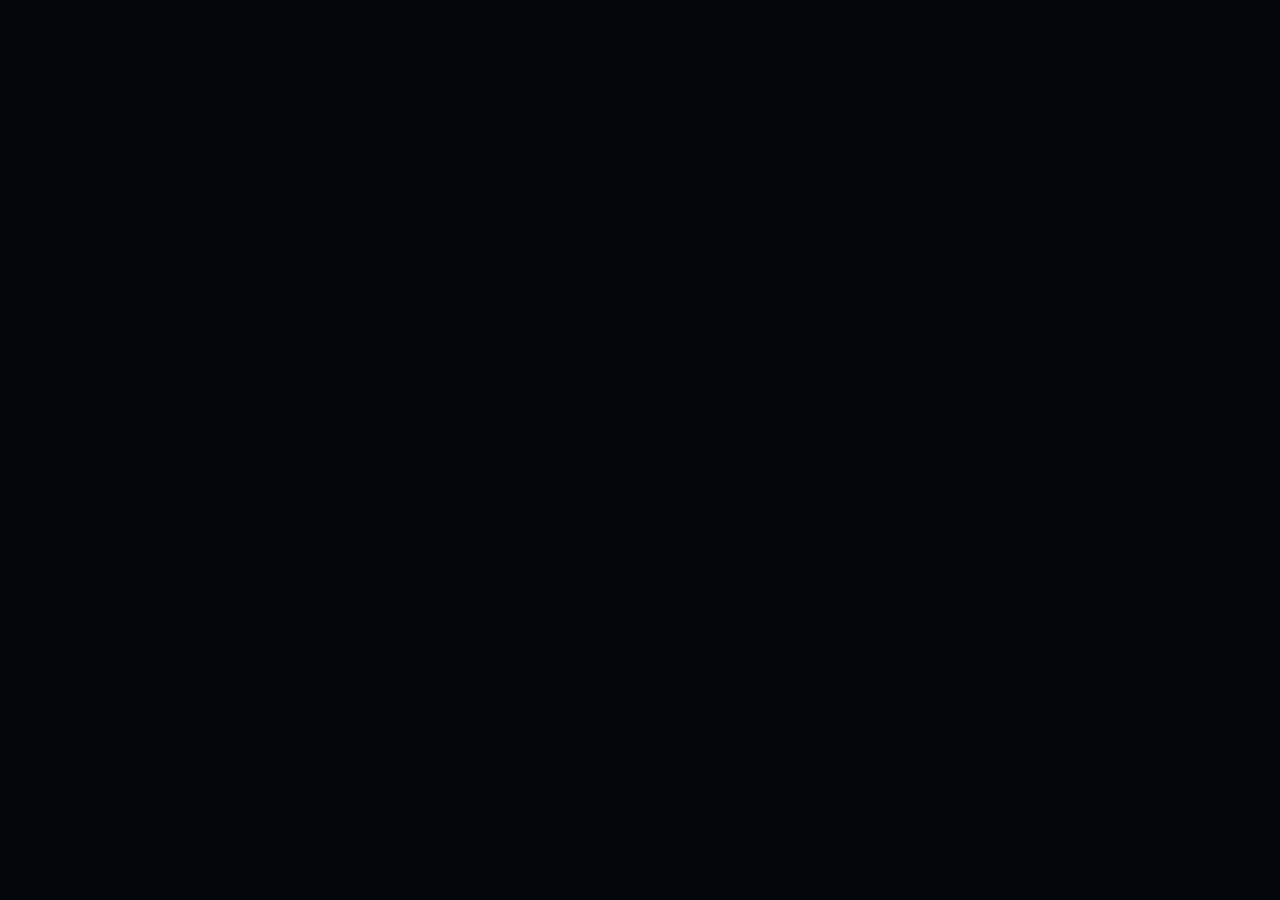
==== commit b92af1b9: "Портфолио: macOS-десктоп, музыка (Web Audio), часы, соцсети, favicon" ====
--- a/index.html
+++ b/index.html
@@ -2,13 +2,15 @@
 <html lang="ru">
 <head>
   <meta charset="UTF-8">
-  <meta name="viewport" content="width=device-width, initial-scale=1.0">
+  <meta name="viewport" content="width=device-width, initial-scale=1.0, maximum-scale=1.0, user-scalable=no">
   <title>flaxss — портфолио</title>
   <meta name="description" content="Портфолио flaxss — учусь разработке на Linux, Python, автоматизация и мониторинг.">
+  <link rel="icon" type="image/svg+xml" href="favicon.svg">
+  <link rel="stylesheet" href="css/all.min.css">
   <link rel="stylesheet" href="css/style.css">
 </head>
 <body>
-  <noscript><style>body{opacity:1}.reveal{opacity:1;transform:none}#preloader{display:none}</style></noscript>
+  <noscript><style>body{opacity:1}#preloader{display:none}.content-pane{display:block!important}</style></noscript>
 
   <div id="preloader">
     <div class="preloader-inner">
@@ -17,59 +19,204 @@
     </div>
   </div>
 
-  <header>
-    <nav class="nav">
-      <a href="index.html" class="logo">flax<span>ss</span></a>
-      <ul class="nav-links">
-        <li><a href="index.html" class="active">Обо мне</a></li>
-        <li><a href="projects.html">Проекты</a></li>
-        <li><a href="skills.html">Навыки</a></li>
-        <li><a href="contacts.html">Контакты</a></li>
-      </ul>
-    </nav>
-  </header>
-
-  <main>
-    <section class="hero reveal visible">
-      <div class="avatar">F</div>
-      <h1>Привет, я flaxss</h1>
-      <div class="subtitle">Учусь разработке на Linux</div>
-      <p>Я учусь писать код, разбираюсь в Linux, Python, автоматизации и мониторинге. Здесь я собираю свои учебные и личные проекты.</p>
-      <a href="projects.html" class="btn">Смотреть проекты</a>
-      <a href="contacts.html" class="btn secondary">Связаться</a>
-    </section>
-
-    <section class="reveal">
-      <h2>Немного обо мне</h2>
-      <div class="card about-content">
-        <p>Я нахожусь в процессе изучения программирования, а основной инструмент для меня — Linux. Люблю автоматизировать рутину и разбираться, как работают системы изнутри.</p>
-        <p>Мои проекты — это не коммерческие продукты, а способ учиться: от работы с API и парсинга данных до распознавания лиц на Raspberry Pi и мониторинга сервисов.</p>
-      </div>
-
-      <div class="about-highlights">
-        <div class="highlight reveal reveal-d1">
-          <h4>Автоматизация</h4>
-          <p>Скрипты и сервисы, которые делают рутинные задачи сами.</p>
+  <div id="desktop-bg"></div>
+
+  <!-- Меню-бар -->
+  <div class="menubar">
+    <div class="menubar-left">
+      <div class="apple-logo"><i class="fa-brands fa-github-alt"></i> flaxss</div>
+      <div class="menubar-item hide-m active" data-pane="home">Главная</div>
+      <div class="menubar-item hide-m" data-pane="projects">Проекты</div>
+      <div class="menubar-item hide-m" data-pane="skills">Навыки</div>
+      <div class="menubar-item hide-m" data-pane="music">Музыка</div>
+      <div class="menubar-item hide-m" data-pane="socials">Соцсети</div>
+    </div>
+    <div class="menubar-right">
+      <div class="music-chip" id="musicChip" title="Включить музыку">
+        <i class="fa-solid fa-music"></i><span id="chipLabel">выкл</span>
+      </div>
+      <div id="clock">
+        <span class="time" id="clockTime">--:--:--</span>
+        <span class="date" id="clockDate">-- -- ----</span>
+      </div>
+    </div>
+  </div>
+
+  <!-- Окно -->
+  <div class="workspace">
+    <div class="macos-window">
+      <div class="window-titlebar">
+        <div class="traffic-lights">
+          <span class="light close"></span>
+          <span class="light min"></span>
+          <span class="light max"></span>
         </div>
-        <div class="highlight reveal reveal-d2">
-          <h4>Linux-стек</h4>
-          <p>Работаю в Linux, Docker, автозапуск через systemd.</p>
+        <div class="window-title"><i class="fa-brands fa-linux"></i> flaxss@linux: <b>~/portfolio</b></div>
+        <div class="titlebar-actions">
+          <img class="favicon-live" src="favicon.svg" alt="">
         </div>
-        <div class="highlight reveal reveal-d3">
-          <h4>Python</h4>
-          <p>Основной язык — он же инструмент для всех экспериментов.</p>
+      </div>
+
+      <div class="window-body">
+        <!-- Сайдбар -->
+        <aside class="window-sidebar">
+          <div>
+            <div class="profile-mini">
+              <div class="sidebar-avatar"><div class="mono">F</div><span class="sidebar-status"></span></div>
+              <div class="sidebar-name">flaxss</div>
+              <div class="sidebar-sub">root@linux:~$ _</div>
+            </div>
+            <nav class="sidebar-nav">
+              <div class="sidebar-item active" data-pane="home"><i class="fa-solid fa-house"></i><span>Главная</span></div>
+              <div class="sidebar-item" data-pane="projects"><i class="fa-solid fa-diagram-project"></i><span>Проекты</span></div>
+              <div class="sidebar-item" data-pane="skills"><i class="fa-solid fa-code"></i><span>Навыки</span></div>
+              <div class="sidebar-item" data-pane="music"><i class="fa-solid fa-music"></i><span>Музыка</span></div>
+              <div class="sidebar-item" data-pane="socials"><i class="fa-solid fa-share-nodes"></i><span>Соцсети</span></div>
+            </nav>
+          </div>
+          <div class="sidebar-footer">
+            <div class="footer-row"><span>uptime</span><b id="uptime">0:00</b></div>
+            <div class="footer-row"><span>kernel</span><b>linux 🐧</b></div>
+          </div>
+        </aside>
+
+        <!-- Контент -->
+        <div class="window-content">
+          <!-- ГЛАВНАЯ -->
+          <section class="content-pane active" data-pane="home">
+            <h2 class="pane-title"><i class="fa-solid fa-house"></i> Главная <span class="badge">терминал активен</span></h2>
+            <div class="card">
+              <p class="hero-bio">
+                Привет! Я <span class="hl">flaxss</span> — учусь писать код в Linux.
+                Разбираюсь в <span class="hl">Python</span>, работаю с API, автоматизацией
+                и сервисами на <span class="hl">systemd</span>. Люблю собирать системы изнутри
+                и экономить своё время скриптами.
+              </p>
+            </div>
+            <div class="bento-grid">
+              <div class="bento-card">
+                <h4><i class="fa-solid fa-robot"></i> Автоматизация</h4>
+                <p>Скрипты и сервисы, которые делают рутинные задачи сами — от уведомлений до мониторинга.</p>
+              </div>
+              <div class="bento-card">
+                <h4><i class="fa-brands fa-linux"></i> Linux-стек</h4>
+                <p>Работаю в терминале, Docker, системах на systemd, пишу демоны.</p>
+              </div>
+              <div class="bento-card full">
+                <h4><i class="fa-solid fa-terminal"></i> Чем живу</h4>
+                <p>Каждый мой проект — это урок: от парсинга API и распознавания лиц на Raspberry Pi до мониторинга топлива с уведомлениями на телефон.</p>
+              </div>
+            </div>
+          </section>
+
+          <!-- ПРОЕКТЫ -->
+          <section class="content-pane" data-pane="projects">
+            <h2 class="pane-title"><i class="fa-solid fa-diagram-project"></i> Проекты <span class="badge">2 репозитория</span></h2>
+
+            <div class="project-item">
+              <div class="proj-icon"><i class="fa-solid fa-gas-pump"></i></div>
+              <div class="proj-details">
+                <div class="proj-title">Мониторинг топлива «Газпромнефть»</div>
+                <div class="proj-desc">Следит за наличием топлива на АЗС через публичный API и шлёт Push-уведомления через ntfy, когда оно появляется. Автозапуск через systemd.</div>
+                <div class="proj-tags">
+                  <span class="tag m">Python</span>
+                  <span class="tag p">API</span>
+                  <span class="tag r">ntfy</span>
+                  <span class="tag">systemd</span>
+                  <span class="tag">Linux</span>
+                </div>
+              </div>
+            </div>
+
+            <div class="project-item">
+              <div class="proj-icon"><i class="fa-solid fa-camera"></i></div>
+              <div class="proj-details">
+                <div class="proj-title">Распознавание лиц на Raspberry Pi 4</div>
+                <div class="proj-desc">Скетч на PiCamera2 + face_recognition для идентификации лиц в реальном времени. HOG/CNN модели и демо без камеры.</div>
+                <div class="proj-tags">
+                  <span class="tag m">Python</span>
+                  <span class="tag p">Raspberry Pi</span>
+                  <span class="tag r">OpenCV</span>
+                  <span class="tag">dlib</span>
+                  <span class="tag">CV/ML</span>
+                </div>
+              </div>
+            </div>
+          </section>
+
+          <!-- НАВЫКИ -->
+          <section class="content-pane" data-pane="skills">
+            <h2 class="pane-title"><i class="fa-solid fa-code"></i> Навыки <span class="badge">прогресс</span></h2>
+            <div class="card" id="skillCard">
+              <div class="skill-row"><div class="skill-meta"><b>Python</b><span>60%</span></div><div class="bar"><span data-level="60"></span></div></div>
+              <div class="skill-row"><div class="skill-meta"><b>Linux / systemd</b><span>55%</span></div><div class="bar"><span data-level="55"></span></div></div>
+              <div class="skill-row"><div class="skill-meta"><b>Работа с API</b><span>50%</span></div><div class="bar"><span data-level="50"></span></div></div>
+              <div class="skill-row"><div class="skill-meta"><b>Git / GitHub</b><span>45%</span></div><div class="bar"><span data-level="45"></span></div></div>
+              <div class="skill-row"><div class="skill-meta"><b>HTML / CSS</b><span>45%</span></div><div class="bar"><span data-level="45"></span></div></div>
+              <div class="skill-row"><div class="skill-meta"><b>Docker</b><span>35%</span></div><div class="bar"><span data-level="35"></span></div></div>
+            </div>
+          </section>
+
+          <!-- МУЗЫКА -->
+          <section class="content-pane" data-pane="music">
+            <h2 class="pane-title"><i class="fa-solid fa-music"></i> Музыка <span class="badge">электронный синтез</span></h2>
+            <div class="jukebox-banner">
+              <div class="disc paused" id="disc"><div class="disc-center"></div></div>
+              <div class="now-meta">
+                <div class="now-status" id="nowStatus">на паузе</div>
+                <div class="now-title" id="nowTitle">—</div>
+                <div class="now-artist" id="nowArtist">flaxss-jams · часы работы аудиосинтезатора</div>
+              </div>
+            </div>
+            <div class="player-bar">
+              <button class="play-btn" id="playBtn" title="Играть/Пауза"><i class="fa-solid fa-play"></i></button>
+              <div class="scrub" id="scrub"><div class="scrub-fill" id="scrubFill"></div></div>
+              <div class="time-box" id="timeBox">0:00 / 0:00</div>
+            </div>
+            <div id="trackList"></div>
+          </section>
+
+          <!-- СОЦСЕТИ -->
+          <section class="content-pane" data-pane="socials">
+            <h2 class="pane-title"><i class="fa-solid fa-share-nodes"></i> Соцсети <span class="badge">контакты</span></h2>
+            <div class="socials-grid">
+              <a class="soc-btn" href="https://github.com/ekaterrrinks-bit" target="_blank" rel="noopener">
+                <span class="soc-left"><i class="fa-brands fa-github"></i> GitHub<span class="soc-handle">@ekaterrrinks-bit</span></span>
+                <i class="fa-solid fa-arrow-up-right-from-square"></i>
+              </a>
+              <a class="soc-btn soon" href="#" data-soon title="Скоро">
+                <span class="soc-left"><i class="fa-brands fa-telegram"></i> Telegram<span class="soc-handle">@вставь-ника</span></span>
+                <i class="fa-solid fa-lock"></i>
+              </a>
+              <a class="soc-btn soon" href="#" data-soon title="Скоро">
+                <span class="soc-left"><i class="fa-brands fa-vk"></i> VK<span class="soc-handle">@вставь-ника</span></span>
+                <i class="fa-solid fa-lock"></i>
+              </a>
+              <a class="soc-btn" href="mailto:flaxss@linux.dev" target="_blank" rel="noopener">
+                <span class="soc-left"><i class="fa-solid fa-envelope"></i> Почта<span class="soc-handle">flaxss@linux.dev</span></span>
+                <i class="fa-solid fa-arrow-up-right-from-square"></i>
+              </a>
+            </div>
+          </section>
         </div>
       </div>
-    </section>
-  </main>
-
-  <footer>
-    <div class="social">
-      <a href="https://github.com/ekaterrrinks-git">GitHub</a>
-    </div>
-    <p>&copy; <span id="year"></span> flaxss. Собрано с любовью в Linux.</p>
-  </footer>
+    </div>
+  </div>
+
+  <!-- Dock -->
+  <div class="dock-wrap">
+    <div class="macos-dock">
+      <div class="dock-item active" data-pane="home" data-tip="Главная"><i class="fa-solid fa-house"></i><span class="tip">Главная</span></div>
+      <div class="dock-item" data-pane="projects" data-tip="Проекты"><i class="fa-solid fa-diagram-project"></i><span class="tip">Проекты</span></div>
+      <div class="dock-item" data-pane="skills" data-tip="Навыки"><i class="fa-solid fa-code"></i><span class="tip">Навыки</span></div>
+      <div class="dock-divider"></div>
+      <div class="dock-item" data-pane="music" data-tip="Музыка"><i class="fa-solid fa-music"></i><span class="tip">Музыка</span></div>
+      <div class="dock-item" data-pane="socials" data-tip="Соцсети"><i class="fa-solid fa-share-nodes"></i><span class="tip">Соцсети</span></div>
+    </div>
+  </div>
+
+  <div id="toast"></div>
 
   <script src="js/main.js"></script>
 </body>
-</html>
+</html>
--- a/css/style.css
+++ b/css/style.css
@@ -1,667 +1,294 @@
-/* ---------- Шрифты ---------- */
-@font-face {
-  font-family: "Plus Jakarta Sans";
-  src: url("../fonts/plus-jakarta-sans-400.woff2") format("woff2");
-  font-weight: 400;
-  font-style: normal;
-  font-display: swap;
-}
-@font-face {
-  font-family: "Plus Jakarta Sans";
-  src: url("../fonts/plus-jakarta-sans-500.woff2") format("woff2");
-  font-weight: 500;
-  font-style: normal;
-  font-display: swap;
-}
-@font-face {
-  font-family: "Plus Jakarta Sans";
-  src: url("../fonts/plus-jakarta-sans-600.woff2") format("woff2");
-  font-weight: 600;
-  font-style: normal;
-  font-display: swap;
-}
-@font-face {
-  font-family: "Plus Jakarta Sans";
-  src: url("../fonts/plus-jakarta-sans-700.woff2") format("woff2");
-  font-weight: 700;
-  font-style: normal;
-  font-display: swap;
-}
-@font-face {
-  font-family: "Plus Jakarta Sans";
-  src: url("../fonts/plus-jakarta-sans-800.woff2") format("woff2");
-  font-weight: 800;
-  font-style: normal;
-  font-display: swap;
-}
-
-/* ---------- AMOLED-палитра ---------- */
+/* ============ Шрифты ============ */
+@font-face { font-family: "Plus Jakarta Sans"; src: url("../fonts/plus-jakarta-sans-400.woff2") format("woff2"); font-weight: 400; font-display: swap; }
+@font-face { font-family: "Plus Jakarta Sans"; src: url("../fonts/plus-jakarta-sans-500.woff2") format("woff2"); font-weight: 500; font-display: swap; }
+@font-face { font-family: "Plus Jakarta Sans"; src: url("../fonts/plus-jakarta-sans-600.woff2") format("woff2"); font-weight: 600; font-display: swap; }
+@font-face { font-family: "Plus Jakarta Sans"; src: url("../fonts/plus-jakarta-sans-700.woff2") format("woff2"); font-weight: 700; font-display: swap; }
+@font-face { font-family: "Plus Jakarta Sans"; src: url("../fonts/plus-jakarta-sans-800.woff2") format("woff2"); font-weight: 800; font-display: swap; }
+@font-face { font-family: "JetBrains Mono"; src: url("../fonts/jetbrains-mono-400.woff2") format("woff2"); font-weight: 400; font-display: swap; }
+@font-face { font-family: "JetBrains Mono"; src: url("../fonts/jetbrains-mono-600.woff2") format("woff2"); font-weight: 600; font-display: swap; }
+@font-face { font-family: "JetBrains Mono"; src: url("../fonts/jetbrains-mono-700.woff2") format("woff2"); font-weight: 700; font-display: swap; }
+
+/* ============ Переменные ============ */
 :root {
-  --bg: #000000;
-  --bg-2: #0a0a0a;
-  --surface: #101010;
-  --surface-2: #161616;
-  --border: #232323;
-  --text: #f4f4f5;
-  --muted: #8a8a93;
-  --accent: #7c6cff;
-  --accent-2: #00d4ff;
-  --radius: 16px;
-  --ease: cubic-bezier(0.22, 1, 0.36, 1);
-}
-
-* {
-  margin: 0;
-  padding: 0;
-  box-sizing: border-box;
-}
-
-html {
-  scroll-behavior: smooth;
-}
+  --miku: #00e5ff;
+  --teal: #39c5bb;
+  --magent: #ff2d75;
+  --purple: #7c6cff;
+  --gold: #ffd60a;
+
+  --glass: rgba(14, 18, 30, 0.86);
+  --sidebar: rgba(8, 11, 20, 0.92);
+  --card: rgba(255, 255, 255, 0.045);
+  --card-hover: rgba(255, 255, 255, 0.09);
+  --border: rgba(255, 255, 255, 0.1);
+  --border-hl: rgba(0, 229, 255, 0.5);
+
+  --text: #f2f5ff;
+  --dim: #94a3b8;
+  --muted: #62708c;
+
+  --radius: 18px;
+  --ease: cubic-bezier(0.16, 1, 0.3, 1);
+}
+
+* { margin: 0; padding: 0; box-sizing: border-box; -webkit-tap-highlight-color: transparent; }
+
+html, body { height: 100%; }
 
 body {
-  background: var(--bg);
+  background: #04060c;
   color: var(--text);
-  font-family: "Plus Jakarta Sans", "Segoe UI", system-ui, sans-serif;
-  line-height: 1.6;
-  min-height: 100vh;
+  font-family: "Plus Jakarta Sans", system-ui, sans-serif;
+  width: 100vw;
+  height: 100dvh;
+  overflow: hidden;
+  position: fixed;
+  top: 0; left: 0;
   display: flex;
   flex-direction: column;
+  user-select: none;
   opacity: 0;
   transition: opacity 0.8s var(--ease);
 }
-
-body.loaded {
-  opacity: 1;
-}
-
-body.no-scroll {
-  overflow: hidden;
-}
-
-a {
-  color: var(--accent-2);
-  text-decoration: none;
-}
-
-a:hover {
-  text-decoration: none;
-  color: var(--accent);
-}
-
-::selection {
-  background: var(--accent);
-  color: #fff;
-}
-
-/* Кастомный скроллбар */
-::-webkit-scrollbar {
-  width: 10px;
-}
-::-webkit-scrollbar-track {
-  background: var(--bg);
-}
-::-webkit-scrollbar-thumb {
-  background: #1f1f1f;
-  border-radius: 999px;
-  border: 2px solid var(--bg);
-}
-::-webkit-scrollbar-thumb:hover {
-  background: var(--accent);
-}
-
-/* ---------- Прелоадер ---------- */
-#preloader {
-  position: fixed;
-  inset: 0;
-  z-index: 9999;
-  display: flex;
-  align-items: center;
-  justify-content: center;
-  background: #0a0a0a;
-  transition: background-color 0.7s var(--ease), opacity 0.8s var(--ease);
-  cursor: none;
-}
-
-#preloader .preloader-inner {
-  text-align: center;
-  transition: opacity 0.45s var(--ease);
-}
-
-#preloader p {
-  font-size: 1rem;
-  letter-spacing: 0.5em;
-  text-transform: uppercase;
-  color: var(--muted);
-  margin-top: 28px;
-  animation: blink 1.1s ease-in-out infinite;
-}
-
-@keyframes blink {
-  0%, 100% { opacity: 0.25; }
-  50% { opacity: 1; }
-}
-
-/* Спиннер-«атом» */
-.atom {
-  width: 72px;
-  height: 72px;
-  margin: 0 auto;
-  position: relative;
-}
-
-.atom::before,
-.atom::after {
-  content: "";
-  position: absolute;
-  inset: 0;
-  border-radius: 50%;
-  border: 2px solid transparent;
-  border-top-color: var(--accent);
-  border-right-color: var(--accent-2);
-}
-
-.atom::before {
-  animation: spin 1.4s linear infinite;
-}
-
-.atom::after {
-  inset: 12px;
-  border-top-color: var(--accent-2);
-  border-right-color: var(--accent);
-  animation: spin 1.1s linear infinite reverse;
-}
-
-.atom .core {
-  position: absolute;
-  inset: 30px;
-  border-radius: 50%;
-  background: radial-gradient(circle, var(--accent), var(--accent-2));
-  box-shadow: 0 0 24px var(--accent);
-  animation: pulse 1.2s var(--ease) infinite;
-}
-
-@keyframes spin {
-  to { transform: rotate(360deg); }
-}
-
-@keyframes pulse {
-  0%, 100% { transform: scale(1); box-shadow: 0 0 18px var(--accent); }
-  50% { transform: scale(0.7); box-shadow: 0 0 36px var(--accent-2); }
-}
-
-/* Стадии прелоадера */
-#preloader.stage-black p,
-#preloader.stage-black .preloader-inner {
-  opacity: 0;
-}
-
-#preloader.stage-black {
-  background: #000000;
-  transition: background-color 0.9s var(--ease), opacity 0.8s var(--ease);
-}
-
-#preloader.stage-white {
-  background: #ffffff;
-  transition: background-color 0.3s linear, opacity 0.8s var(--ease);
-}
-
-#preloader.done {
-  opacity: 0;
-  pointer-events: none;
-  cursor: default;
-}
-
-/* ---------- Шапка / навигация ---------- */
-header {
-  background: rgba(0, 0, 0, 0.7);
-  backdrop-filter: blur(14px);
-  -webkit-backdrop-filter: blur(14px);
+body.loaded { opacity: 1; }
+body.no-scroll { overflow: hidden; }
+
+a { color: var(--miku); text-decoration: none; }
+a:hover { color: #fff; }
+
+::selection { background: var(--purple); color: #fff; }
+::-webkit-scrollbar { width: 5px; height: 5px; }
+::-webkit-scrollbar-track { background: transparent; }
+::-webkit-scrollbar-thumb { background: rgba(255,255,255,0.18); border-radius: 10px; }
+::-webkit-scrollbar-thumb:hover { background: rgba(0,229,255,0.5); }
+
+/* Задний фон с неоновыми свечениями */
+#desktop-bg {
+  position: fixed; inset: 0; z-index: 0;
+  background:
+    radial-gradient(60vw 60vh at 12% 10%, rgba(124,108,255,0.20), transparent 60%),
+    radial-gradient(55vw 55vh at 88% 16%, rgba(0,229,255,0.16), transparent 55%),
+    radial-gradient(70vw 70vh at 50% 100%, rgba(255,45,117,0.12), transparent 60%);
+}
+#desktop-bg::after {
+  content: ""; position: absolute; inset: 0;
+  background: linear-gradient(160deg, #04060c 0%, #070a13 55%, #04060c 100%);
+  opacity: 0.85;
+}
+
+/* ============ ПРЕЛОАДЕР ============ */
+#preloader { position: fixed; inset: 0; z-index: 9999; display: flex; align-items: center; justify-content: center; background: #04060c; transition: background-color 0.7s var(--ease), opacity 0.8s var(--ease); cursor: none; }
+#preloader .preloader-inner { text-align: center; transition: opacity 0.45s var(--ease); }
+#preloader p { font-family: "JetBrains Mono", monospace; font-size: 0.85rem; letter-spacing: 0.5em; text-transform: uppercase; color: var(--muted); margin-top: 26px; animation: blink 1.1s ease-in-out infinite; }
+@keyframes blink { 0%, 100% { opacity: 0.2; } 50% { opacity: 1; } }
+
+.atom { width: 72px; height: 72px; margin: 0 auto; position: relative; }
+.atom::before, .atom::after { content: ""; position: absolute; inset: 0; border-radius: 50%; border: 2px solid transparent; border-top-color: var(--purple); border-right-color: var(--miku); }
+.atom::before { animation: spin 1.4s linear infinite; }
+.atom::after { inset: 12px; border-top-color: var(--miku); border-right-color: var(--purple); animation: spin 1.1s linear infinite reverse; }
+.atom .core { position: absolute; inset: 30px; border-radius: 50%; background: radial-gradient(circle, var(--purple), var(--miku)); box-shadow: 0 0 24px var(--purple); animation: pulse 1.2s var(--ease) infinite; }
+@keyframes spin { to { transform: rotate(360deg); } }
+@keyframes pulse { 0%, 100% { transform: scale(1); box-shadow: 0 0 18px var(--purple); } 50% { transform: scale(0.7); box-shadow: 0 0 36px var(--miku); } }
+
+#preloader.stage-black .preloader-inner { opacity: 0; }
+#preloader.stage-black { background: #000; transition: background-color 0.9s var(--ease), opacity 0.8s var(--ease); }
+#preloader.stage-white { background: #fff; transition: background-color 0.3s linear, opacity 0.8s var(--ease); }
+#preloader.done { opacity: 0; pointer-events: none; cursor: default; }
+
+/* ============ МЕНЮ-БАР ============ */
+.menubar {
+  width: 100%; height: 40px; flex-shrink: 0; z-index: 1000;
+  background: rgba(6, 9, 16, 0.8);
+  backdrop-filter: blur(24px); -webkit-backdrop-filter: blur(24px);
   border-bottom: 1px solid var(--border);
-  position: sticky;
-  top: 0;
-  z-index: 100;
-}
-
-.nav {
-  max-width: 1000px;
-  margin: 0 auto;
-  padding: 16px 24px;
-  display: flex;
-  align-items: center;
-  justify-content: space-between;
-  gap: 16px;
-}
-
-.nav .logo {
-  font-weight: 800;
-  font-size: 1.2rem;
-  color: var(--text);
-  letter-spacing: 0.02em;
-}
-
-.nav .logo span {
-  color: transparent;
-  background: linear-gradient(90deg, var(--accent), var(--accent-2));
-  -webkit-background-clip: text;
-  background-clip: text;
-}
-
-.nav-links {
-  display: flex;
-  gap: 8px;
-  list-style: none;
-  flex-wrap: wrap;
-}
-
-.nav-links a {
-  position: relative;
-  color: var(--muted);
-  font-weight: 500;
-  padding: 8px 14px;
-  border-radius: 999px;
-  transition: color 0.2s, background 0.2s;
-}
-
-.nav-links a:hover {
-  color: var(--text);
-  background: var(--surface);
-}
-
-.nav-links a.active {
-  color: var(--text);
-  background: var(--surface-2);
-  border: 1px solid var(--border);
-}
-
-/* ---------- Контент ---------- */
-main {
-  flex: 1;
-  max-width: 1000px;
-  margin: 0 auto;
-  width: 100%;
-  padding: 48px 24px;
-}
-
-.hero {
-  text-align: center;
-  padding: 64px 0 72px;
-}
-
-.avatar {
-  width: 132px;
-  height: 132px;
-  border-radius: 50%;
-  background: linear-gradient(135deg, var(--accent), var(--accent-2));
-  margin: 0 auto 28px;
-  display: flex;
-  align-items: center;
-  justify-content: center;
-  font-size: 3.2rem;
-  font-weight: 800;
-  color: #050505;
-  position: relative;
-  animation: float 5s var(--ease) infinite;
-}
-
-.avatar::before {
-  content: "";
-  position: absolute;
-  inset: -8px;
-  border-radius: 50%;
-  background: radial-gradient(closest-side, transparent 65%, rgba(124, 108, 255, 0.35));
-  z-index: -1;
-}
-
-@keyframes float {
-  0%, 100% { transform: translateY(0); }
-  50% { transform: translateY(-12px); }
-}
-
-.hero h1 {
-  font-size: 2.6rem;
-  font-weight: 800;
-  margin-bottom: 8px;
-  letter-spacing: -0.02em;
-}
-
-.hero .subtitle {
-  background: linear-gradient(90deg, var(--accent), var(--accent-2));
-  -webkit-background-clip: text;
-  background-clip: text;
-  color: transparent;
-  font-size: 1.25rem;
-  font-weight: 600;
-  margin-bottom: 20px;
-}
-
-.hero p {
-  color: var(--muted);
-  max-width: 620px;
-  margin: 0 auto 32px;
-}
-
-.btn {
-  position: relative;
-  display: inline-block;
-  background: linear-gradient(90deg, var(--accent), var(--accent-2));
-  background-size: 150% 100%;
-  color: #050505;
-  font-weight: 700;
-  padding: 14px 30px;
-  border-radius: 999px;
-  transition: transform 0.2s var(--ease), background-position 0.3s, box-shadow 0.3s;
-  overflow: hidden;
-}
-
-.btn:hover {
-  background-position: 100% 0;
-  transform: translateY(-3px);
-  box-shadow: 0 12px 32px rgba(124, 108, 255, 0.35);
-}
-
-.btn:active {
-  transform: translateY(-1px) scale(0.98);
-}
-
-.btn.secondary {
-  background: var(--surface);
-  border: 1px solid var(--border);
-  color: var(--text);
-}
-
-.btn.secondary:hover {
-  border-color: var(--accent);
-  box-shadow: 0 12px 32px rgba(0, 212, 255, 0.15);
-}
-
-/* Ripple-волна по клику */
-.ripple-wrap {
-  position: relative;
-  overflow: hidden;
-}
-
-.ripple {
-  position: absolute;
-  border-radius: 50%;
-  background: rgba(255, 255, 255, 0.35);
-  transform: scale(0);
-  animation: ripple 0.6s ease-out forwards;
-  pointer-events: none;
-}
-
-@keyframes ripple {
-  to { transform: scale(4); opacity: 0; }
-}
-
-/* ---------- Секции ---------- */
-section {
-  margin-bottom: 56px;
-}
-
-section h2 {
-  font-size: 1.5rem;
-  font-weight: 700;
-  margin-bottom: 24px;
-  display: inline-flex;
-  align-items: center;
-  gap: 12px;
-}
-
-section h2::before {
-  content: "";
-  width: 8px;
-  height: 26px;
-  border-radius: 4px;
-  background: linear-gradient(180deg, var(--accent), var(--accent-2));
-}
-
-section .lead {
-  color: var(--muted);
-  margin-bottom: 28px;
-}
-
-.card {
-  background: var(--surface);
-  border: 1px solid var(--border);
-  border-radius: var(--radius);
-  padding: 28px;
-}
-
-/* ---------- Появление при скролле ---------- */
-.reveal {
-  opacity: 0;
-  transform: translateY(28px);
-  transition: opacity 0.7s var(--ease), transform 0.7s var(--ease);
-}
-
-.reveal.visible {
-  opacity: 1;
-  transform: translateY(0);
-}
-
-.reveal-d1 { transition-delay: 0.1s; }
-.reveal-d2 { transition-delay: 0.2s; }
-.reveal-d3 { transition-delay: 0.3s; }
-.reveal-d4 { transition-delay: 0.4s; }
-
-/* ---------- Проекты ---------- */
-.projects-grid {
-  display: grid;
-  grid-template-columns: repeat(auto-fill, minmax(280px, 1fr));
-  gap: 22px;
-}
-
-.project {
-  position: relative;
-  background: var(--surface);
-  border: 1px solid var(--border);
-  border-radius: var(--radius);
-  padding: 26px;
-  display: flex;
-  flex-direction: column;
-  transition: transform 0.25s var(--ease), border-color 0.25s, box-shadow 0.3s;
-  overflow: hidden;
-}
-
-.project::before {
-  content: "";
-  position: absolute;
-  inset: 0;
-  background: radial-gradient(400px circle at var(--mx, 50%) var(--my, 0%), rgba(124, 108, 255, 0.12), transparent 60%);
-  opacity: 0;
-  transition: opacity 0.3s;
-  pointer-events: none;
-}
-
-.project:hover {
-  transform: translateY(-6px);
-  border-color: var(--accent);
-  box-shadow: 0 20px 40px rgba(0, 0, 0, 0.6);
-}
-
-.project:hover::before {
-  opacity: 1;
-}
-
-.project h3 {
-  font-size: 1.15rem;
-  font-weight: 700;
-  margin-bottom: 10px;
-}
-
-.project p {
-  color: var(--muted);
-  font-size: 0.95rem;
-  flex: 1;
-  margin-bottom: 18px;
-}
-
-.tag {
-  display: inline-block;
-  background: var(--bg-2);
-  border: 1px solid var(--border);
-  color: var(--muted);
-  font-size: 0.72rem;
-  font-weight: 500;
-  padding: 4px 12px;
-  border-radius: 999px;
-  margin: 2px 4px 2px 0;
-  transition: color 0.2s, border-color 0.2s;
-}
-
-.tag:hover {
-  color: var(--accent-2);
-  border-color: var(--accent);
-}
-
-.project-meta {
-  margin-top: auto;
-}
-
-/* ---------- Навыки ---------- */
-.skills-grid {
-  display: grid;
-  grid-template-columns: repeat(auto-fill, minmax(200px, 1fr));
-  gap: 18px;
-}
-
-.skill {
-  background: var(--surface);
-  border: 1px solid var(--border);
-  border-radius: var(--radius);
-  padding: 20px;
-  transition: transform 0.2s var(--ease), border-color 0.2s;
-}
-
-.skill:hover {
-  transform: translateY(-4px);
-  border-color: var(--accent-2);
-}
-
-.skill h3 {
-  font-size: 1rem;
-  font-weight: 700;
-  margin-bottom: 14px;
-  color: var(--text);
-}
-
-.bar {
-  background: var(--bg-2);
-  border-radius: 999px;
-  height: 8px;
-  overflow: hidden;
-  margin-bottom: 8px;
-}
-
-.bar span {
-  display: block;
-  height: 100%;
-  width: var(--level, 0%);
-  background: linear-gradient(90deg, var(--accent), var(--accent-2));
-  border-radius: 999px;
-  transition: width 1s var(--ease);
-}
-
-.skill small {
-  color: var(--muted);
-}
-
-/* ---------- Контакты ---------- */
-.contact-list {
-  list-style: none;
-}
-
-.contact-list li {
-  padding: 16px 0;
-  border-bottom: 1px solid var(--border);
-  display: flex;
-  align-items: center;
-  gap: 12px;
-  font-weight: 500;
-}
-
-.contact-list li:last-child {
-  border-bottom: none;
-}
-
-.contact-list li a {
-  font-weight: 600;
-}
-
-.contact-list .label {
-  color: var(--muted);
-  width: 120px;
-  font-weight: 600;
-}
-
-/* ---------- Обо мне ---------- */
-.about-content {
-  color: var(--muted);
-}
-
-.about-content p {
-  margin-bottom: 14px;
-}
-
-.about-highlights {
-  display: grid;
-  grid-template-columns: repeat(auto-fill, minmax(240px, 1fr));
-  gap: 18px;
-  margin-top: 28px;
-}
-
-.highlight {
-  background: var(--surface);
-  border: 1px solid var(--border);
-  border-radius: var(--radius);
-  padding: 22px;
-  transition: transform 0.2s var(--ease), border-color 0.2s;
-}
-
-.highlight:hover {
-  transform: translateY(-4px);
-  border-color: var(--accent);
-}
-
-.highlight h4 {
-  color: var(--text);
-  margin-bottom: 8px;
-  font-size: 1rem;
-  font-weight: 700;
-}
-
-.highlight p {
-  color: var(--muted);
-  font-size: 0.9rem;
-}
-
-/* ---------- Подвал ---------- */
-footer {
-  border-top: 1px solid var(--border);
-  padding: 24px;
-  text-align: center;
-  color: var(--muted);
-  font-size: 0.85rem;
-}
-
-footer .social a {
-  margin: 0 10px;
-  font-weight: 600;
-}
-
-@media (max-width: 600px) {
-  .nav {
-    flex-direction: column;
-    gap: 12px;
-  }
-
-  .hero h1 {
-    font-size: 1.9rem;
-  }
-
-  .hero {
-    padding: 40px 0 48px;
-  }
+  display: flex; align-items: center; justify-content: space-between;
+  padding: 0 16px;
+}
+.menubar-left { display: flex; align-items: center; gap: 14px; }
+.apple-logo { font-weight: 800; background: linear-gradient(135deg, var(--miku), var(--magent)); -webkit-background-clip: text; background-clip: text; color: transparent; display: flex; align-items: center; gap: 8px; cursor: pointer; font-size: 1rem; }
+.menubar-item { color: rgba(255,255,255,0.72); font-size: 0.8rem; font-weight: 600; cursor: pointer; padding: 4px 10px; border-radius: 8px; transition: all 0.15s; font-family: "JetBrains Mono", monospace; }
+.menubar-item:hover { color: #fff; background: rgba(255,255,255,0.08); }
+.menubar-item.active { color: #fff; background: rgba(0,229,255,0.18); }
+
+.menubar-right { display: flex; align-items: center; gap: 14px; font-family: "JetBrains Mono", monospace; }
+.music-chip { display: flex; align-items: center; gap: 7px; font-size: 0.72rem; font-weight: 700; color: var(--dim); cursor: pointer; padding: 4px 10px; border-radius: 20px; border: 1px solid var(--border); background: rgba(255,255,255,0.05); transition: all 0.2s; }
+.music-chip:hover { border-color: var(--miku); color: var(--miku); }
+.music-chip.playing { border-color: var(--miku); color: var(--miku); background: rgba(0,229,255,0.12); }
+.music-chip i { font-size: 0.8rem; }
+#clock {
+  display: flex; flex-direction: column; align-items: flex-end; line-height: 1.15;
+}
+#clock .time { font-size: 0.82rem; font-weight: 700; color: #fff; letter-spacing: 0.04em; }
+#clock .date { font-size: 0.6rem; color: var(--muted); }
+
+/* ============ РАБОЧАЯ ОБЛАСТЬ ============ */
+.workspace { flex: 1; width: 100%; min-height: 0; display: flex; justify-content: center; align-items: center; padding: 14px 22px; z-index: 10; }
+
+.macos-window {
+  position: relative; z-index: 10;
+  width: 100%; max-width: 960px; height: 600px; max-height: 100%;
+  background: var(--glass);
+  backdrop-filter: blur(40px) saturate(180%); -webkit-backdrop-filter: blur(40px) saturate(180%);
+  border: 1px solid var(--border); border-radius: var(--radius);
+  box-shadow: 0 40px 100px rgba(0,0,0,0.7), 0 0 0 1px rgba(255,255,255,0.06);
+  display: flex; flex-direction: column; overflow: hidden;
+}
+
+/* Titlebar */
+.window-titlebar { height: 42px; flex-shrink: 0; background: rgba(255,255,255,0.03); border-bottom: 1px solid var(--border); display: flex; align-items: center; justify-content: space-between; padding: 0 16px; }
+.traffic-lights { display: flex; gap: 8px; width: 78px; }
+.light { width: 12px; height: 12px; border-radius: 50%; cursor: pointer; transition: transform 0.15s; }
+.light:hover { transform: scale(1.2); }
+.light.close { background: #ff5f56; }
+.light.min { background: #ffbd2e; }
+.light.max { background: #27c93f; }
+.window-title { font-family: "JetBrains Mono", monospace; font-size: 0.78rem; font-weight: 600; color: rgba(255,255,255,0.85); display: flex; align-items: center; gap: 8px; }
+.window-title b { background: linear-gradient(90deg, var(--miku), var(--magent)); -webkit-background-clip: text; background-clip: text; color: transparent; }
+.titlebar-actions { width: 78px; display: flex; justify-content: flex-end; }
+.favicon-live { width: 18px; height: 18px; border-radius: 5px; box-shadow: 0 0 10px rgba(0,229,255,0.7); animation: hue 6s linear infinite; }
+@keyframes hue { 0% { filter: hue-rotate(0); } 100% { filter: hue-rotate(360deg); } }
+
+/* Window body */
+.window-body { flex: 1; min-height: 0; display: flex; overflow: hidden; }
+
+/* Sidebar */
+.window-sidebar { width: 230px; flex-shrink: 0; background: var(--sidebar); border-right: 1px solid var(--border); padding: 18px 14px; display: flex; flex-direction: column; justify-content: space-between; overflow-y: auto; }
+.profile-mini { text-align: center; margin-bottom: 18px; }
+.sidebar-avatar { width: 76px; height: 76px; margin: 0 auto 12px; border-radius: 50%; padding: 2.5px; background: linear-gradient(135deg, var(--purple), var(--miku)); position: relative; box-shadow: 0 0 22px rgba(124,108,255,0.4); }
+.sidebar-avatar .mono { width: 100%; height: 100%; border-radius: 50%; display: flex; align-items: center; justify-content: center; font-weight: 800; font-size: 1.9rem; background: #0a0d16; }
+.sidebar-status { position: absolute; bottom: 2px; right: 2px; width: 12px; height: 12px; background: #30d158; border: 2px solid #0a0d16; border-radius: 50%; box-shadow: 0 0 8px #30d158; }
+.sidebar-name { font-weight: 800; font-size: 1.05rem; }
+.sidebar-sub { font-family: "JetBrains Mono", monospace; font-size: 0.62rem; color: var(--teal); font-weight: 600; }
+
+.sidebar-nav { display: flex; flex-direction: column; gap: 4px; }
+.sidebar-item { display: flex; align-items: center; gap: 12px; padding: 10px 12px; border-radius: 12px; font-size: 0.85rem; font-weight: 600; color: rgba(255,255,255,0.68); cursor: pointer; border: 1px solid transparent; transition: all 0.2s var(--ease); }
+.sidebar-item i { width: 20px; text-align: center; font-size: 1rem; }
+.sidebar-item:hover { color: #fff; background: rgba(255,255,255,0.06); }
+.sidebar-item.active { color: #fff; background: linear-gradient(90deg, rgba(124,108,255,0.28), rgba(0,229,255,0.18)); border-color: rgba(0,229,255,0.35); box-shadow: 0 6px 18px rgba(0,0,0,0.3); }
+.sidebar-item.active i { color: var(--miku); }
+
+.sidebar-footer { padding-top: 14px; border-top: 1px solid var(--border); font-family: "JetBrains Mono", monospace; font-size: 0.62rem; color: var(--muted); display: flex; flex-direction: column; gap: 8px; }
+.footer-row { display: flex; justify-content: space-between; }
+.footer-row b { color: var(--text); }
+
+/* Content */
+.window-content { flex: 1; min-height: 0; overflow-y: auto; padding: 22px 26px; }
+
+.content-pane { display: none; }
+.content-pane.active { display: block; animation: paneIn 0.45s var(--ease) forwards; }
+.content-pane.out { animation: paneOut 0.35s var(--ease) forwards; }
+@keyframes paneIn { from { opacity: 0; transform: translateX(46px) rotateY(-8deg); } to { opacity: 1; transform: none; } }
+@keyframes paneOut { from { opacity: 1; transform: none; } to { opacity: 0; transform: translateX(-46px) rotateY(8deg); } }
+
+.pane-title { font-size: 1.35rem; font-weight: 800; letter-spacing: -0.4px; margin-bottom: 16px; display: flex; align-items: center; gap: 10px; }
+.pane-title i { color: var(--miku); font-size: 1.2rem; }
+.pane-title .badge { font-family: "JetBrains Mono", monospace; font-size: 0.62rem; font-weight: 700; padding: 3px 10px; border-radius: 20px; background: rgba(0,229,255,0.12); border: 1px solid rgba(0,229,255,0.35); color: var(--miku); }
+
+.card { background: var(--card); border: 1px solid var(--border); border-radius: 16px; padding: 16px 18px; transition: all 0.25s; }
+.card:hover { background: var(--card-hover); border-color: var(--border-hl); transform: translateY(-2px); }
+
+/* Hero */
+.hero-bio { font-size: 0.92rem; line-height: 1.65; color: #dfe7f5; }
+.hero-bio .hl { color: var(--miku); font-weight: 700; }
+.bento-grid { display: grid; grid-template-columns: 1fr 1fr; gap: 12px; margin-top: 14px; }
+.bento-card { background: var(--card); border: 1px solid var(--border); border-radius: 16px; padding: 14px 16px; transition: all 0.25s; }
+.bento-card:hover { background: var(--card-hover); border-color: var(--border-hl); transform: translateY(-2px); }
+.bento-card.full { grid-column: span 2; }
+.bento-card h4 { font-size: 0.85rem; font-weight: 700; margin-bottom: 6px; display: flex; gap: 8px; align-items: center; }
+.bento-card h4 i { color: var(--miku); }
+.bento-card p { font-size: 0.8rem; color: var(--dim); line-height: 1.5; }
+
+/* Projects */
+.project-item { display: flex; align-items: center; gap: 14px; background: var(--card); border: 1px solid var(--border); border-radius: 14px; padding: 14px 16px; margin-bottom: 10px; cursor: pointer; transition: all 0.25s var(--ease); }
+.project-item:hover { border-color: var(--miku); background: rgba(0,229,255,0.08); transform: translateX(4px); }
+.proj-icon { width: 44px; height: 44px; flex-shrink: 0; border-radius: 12px; background: linear-gradient(135deg, rgba(124,108,255,0.28), rgba(0,229,255,0.28)); border: 1px solid rgba(0,229,255,0.4); display: flex; align-items: center; justify-content: center; font-size: 1.1rem; color: #fff; }
+.proj-details { flex: 1; min-width: 0; }
+.proj-title { font-size: 0.9rem; font-weight: 700; }
+.proj-desc { font-size: 0.76rem; color: var(--dim); line-height: 1.4; margin-top: 2px; }
+.proj-tags { margin-top: 7px; }
+.tag { font-family: "JetBrains Mono", monospace; font-size: 0.62rem; font-weight: 600; padding: 2px 8px; border-radius: 8px; background: rgba(255,255,255,0.06); border: 1px solid var(--border); color: var(--dim); margin-right: 4px; }
+.tag.m { border-color: rgba(0,229,255,0.3); color: var(--miku); }
+.tag.p { border-color: rgba(124,108,255,0.35); color: #a39bff; }
+.tag.r { border-color: rgba(255,45,117,0.35); color: var(--magent); }
+
+/* Skills */
+.skill-row { display: flex; flex-direction: column; gap: 5px; padding: 11px 0; border-bottom: 1px solid rgba(255,255,255,0.05); }
+.skill-row:last-child { border-bottom: none; }
+.skill-meta { display: flex; justify-content: space-between; font-size: 0.82rem; }
+.skill-meta b { font-weight: 700; }
+.skill-meta span { font-family: "JetBrains Mono", monospace; font-size: 0.68rem; color: var(--dim); }
+.bar { height: 7px; background: rgba(255,255,255,0.08); border-radius: 999px; overflow: hidden; }
+.bar span { display: block; height: 100%; width: 0%; border-radius: 999px; background: linear-gradient(90deg, var(--purple), var(--miku)); transition: width 1.1s var(--ease); box-shadow: 0 0 10px rgba(0,229,255,0.5); }
+
+/* s=Соцсети */
+.socials-grid { display: grid; grid-template-columns: 1fr 1fr; gap: 10px; }
+.soc-btn { display: flex; align-items: center; justify-content: space-between; background: var(--card); border: 1px solid var(--border); border-radius: 14px; padding: 14px 16px; color: #fff; font-weight: 600; font-size: 0.86rem; cursor: pointer; transition: all 0.25s var(--ease); }
+.soc-btn:hover { border-color: var(--miku); background: rgba(0,229,255,0.12); transform: translateY(-2px); }
+.soc-left { display: flex; align-items: center; gap: 12px; }
+.soc-left i { font-size: 1.25rem; width: 26px; text-align: center; }
+.soc-handle { font-family: "JetBrains Mono", monospace; font-size: 0.68rem; color: var(--dim); }
+.soc-btn .fa-arrow-up-right-from-square { color: var(--muted); font-size: 0.8rem; }
+.soc-btn.soon { opacity: 0.55; cursor: default; }
+.soc-btn.soon:hover { transform: none; border-color: var(--border); }
+
+/* ============ МУЗЫКА ============ */
+.jukebox-banner { display: flex; align-items: center; gap: 18px; background: linear-gradient(135deg, rgba(124,108,255,0.16), rgba(0,229,255,0.12)); border: 1px solid var(--border); border-radius: 16px; padding: 16px 18px; margin-bottom: 14px; }
+.disc { width: 62px; height: 62px; flex-shrink: 0; border-radius: 50%; background: radial-gradient(circle, var(--magent) 10%, #0b0d14 12%, #0b0d14 24%, #15181f 25%, #0b0d14 38%, var(--miku) 40%, #0b0d14 46%); display: flex; align-items: center; justify-content: center; animation: spin 4s linear infinite; box-shadow: 0 0 24px rgba(0,0,0,0.5); }
+.disc.paused { animation-play-state: paused; opacity: 0.85; }
+.disc-center { width: 12px; height: 12px; background: #fff; border-radius: 50%; box-shadow: 0 0 8px rgba(0,0,0,0.4); }
+.now-meta { flex: 1; min-width: 0; }
+.now-status { font-family: "JetBrains Mono", monospace; font-size: 0.62rem; text-transform: uppercase; letter-spacing: 1px; color: var(--miku); margin-bottom: 2px; }
+.now-title { font-size: 1.1rem; font-weight: 800; white-space: nowrap; overflow: hidden; text-overflow: ellipsis; }
+.now-artist { font-family: "JetBrains Mono", monospace; font-size: 0.7rem; color: var(--dim); }
+
+.player-bar { display: flex; align-items: center; gap: 12px; background: var(--card); border: 1px solid var(--border); border-radius: 14px; padding: 10px 14px; margin-bottom: 12px; }
+.play-btn { width: 42px; height: 42px; flex-shrink: 0; border-radius: 50%; border: none; cursor: pointer; background: linear-gradient(135deg, var(--purple), var(--miku)); color: #04101a; font-size: 0.9rem; display: flex; align-items: center; justify-content: center; box-shadow: 0 4px 14px rgba(0,229,255,0.35); transition: transform 0.15s, box-shadow 0.15s; }
+.play-btn:hover { transform: scale(1.08); box-shadow: 0 6px 20px rgba(0,229,255,0.55); }
+.play-btn:active { transform: scale(0.94); }
+.scrub { flex: 1; height: 6px; border-radius: 6px; background: rgba(255,255,255,0.14); position: relative; cursor: pointer; touch-action: none; }
+.scrub-fill { height: 100%; border-radius: 6px; width: 0%; background: linear-gradient(90deg, var(--purple), var(--miku)); position: relative; }
+.scrub-fill::after { content: ""; position: absolute; right: -4px; top: 50%; transform: translateY(-50%); width: 10px; height: 10px; border-radius: 50%; background: #fff; box-shadow: 0 0 8px var(--miku); opacity: 0; transition: opacity 0.15s; }
+.scrub:hover .scrub-fill::after { opacity: 1; }
+.time-box { font-family: "JetBrains Mono", monospace; font-size: 0.68rem; color: var(--dim); min-width: 84px; text-align: right; flex-shrink: 0; }
+
+.track-row { display: flex; align-items: center; justify-content: space-between; gap: 12px; background: var(--card); border: 1px solid var(--border); border-radius: 12px; padding: 10px 14px; margin-bottom: 6px; cursor: pointer; transition: all 0.2s var(--ease); }
+.track-row:hover { border-color: var(--miku); background: rgba(0,229,255,0.1); transform: translateX(3px); }
+.track-row.active { border-color: var(--miku) !important; background: rgba(0,229,255,0.22) !important; }
+.track-meta { display: flex; align-items: center; gap: 12px; flex: 1; min-width: 0; }
+.track-idx { font-family: "JetBrains Mono", monospace; font-weight: 700; font-size: 0.72rem; color: var(--muted); width: 20px; flex-shrink: 0; }
+.track-name { font-size: 0.84rem; font-weight: 700; white-space: nowrap; overflow: hidden; text-overflow: ellipsis; }
+.track-artist { font-family: "JetBrains Mono", monospace; font-size: 0.66rem; color: var(--dim); }
+.track-bpm { font-family: "JetBrains Mono", monospace; font-size: 0.66rem; color: var(--muted); flex-shrink: 0; }
+.track-play-ico { color: var(--dim); font-size: 0.85rem; }
+.track-row.active .track-play-ico, .track-row:hover .track-play-ico { color: var(--miku); }
+
+/* ============ DOCK ============ */
+.dock-wrap { width: 100%; display: flex; justify-content: center; padding-bottom: 14px; flex-shrink: 0; z-index: 1000; }
+.macos-dock { background: rgba(9, 12, 20, 0.85); backdrop-filter: blur(30px); -webkit-backdrop-filter: blur(30px); border: 1px solid rgba(255,255,255,0.14); border-radius: 28px; padding: 8px 14px; display: flex; align-items: flex-end; gap: 10px; box-shadow: 0 20px 40px rgba(0,0,0,0.5), inset 0 1px 0 rgba(255,255,255,0.12); }
+.dock-item { width: 46px; height: 46px; border-radius: 14px; background: rgba(255,255,255,0.07); border: 1px solid rgba(255,255,255,0.12); display: flex; align-items: center; justify-content: center; color: #fff; font-size: 1.25rem; cursor: pointer; position: relative; transition: transform 0.2s var(--ease), background 0.2s, border-color 0.2s; }
+.dock-item:hover { transform: translateY(-10px) scale(1.18); background: rgba(255,255,255,0.2); border-color: var(--miku); box-shadow: 0 12px 22px rgba(0,229,255,0.3); }
+.dock-item.active { border-color: var(--miku); background: linear-gradient(135deg, rgba(124,108,255,0.35), rgba(0,229,255,0.35)); }
+.dock-item.active::after { content: ""; position: absolute; bottom: -6px; width: 4px; height: 4px; border-radius: 50%; background: #fff; box-shadow: 0 0 6px #fff; }
+.dock-item .tip { position: absolute; bottom: 54px; left: 50%; transform: translateX(-50%) translateY(4px); background: rgba(10,13,22,0.95); border: 1px solid var(--border); color: #fff; font-size: 0.66rem; font-weight: 600; padding: 4px 10px; border-radius: 8px; white-space: nowrap; opacity: 0; pointer-events: none; transition: all 0.2s; }
+.dock-item:hover .tip { opacity: 1; transform: translateX(-50%) translateY(0); }
+.dock-divider { width: 1px; height: 34px; background: rgba(255,255,255,0.15); margin: 0 4px; }
+
+/* ============ TOAST ============ */
+#toast { position: fixed; bottom: 80px; left: 50%; transform: translate(-50%, 16px) scale(0.9); background: rgba(10,13,22,0.96); border: 1px solid var(--miku); color: #fff; padding: 9px 22px; border-radius: 30px; font-family: "JetBrains Mono", monospace; font-weight: 700; font-size: 0.74rem; opacity: 0; transition: all 0.3s var(--ease); pointer-events: none; z-index: 2000; box-shadow: 0 10px 30px rgba(0,0,0,0.6); display: flex; align-items: center; gap: 8px; }
+#toast.show { opacity: 1; transform: translate(-50%, 0) scale(1); }
+
+/* ============ MOBILE ============ */
+@media (max-width: 768px) {
+  .macos-window { height: 100%; border-radius: 14px; }
+  .window-sidebar { width: 62px; padding: 14px 6px; }
+  .sidebar-avatar { width: 44px; height: 44px; margin-bottom: 8px; }
+  .sidebar-name, .sidebar-sub, .sidebar-footer, .sidebar-item span { display: none; }
+  .sidebar-item { justify-content: center; padding: 11px 8px; }
+  .menubar-item.hide-m { display: none; }
+  .bento-grid, .socials-grid { grid-template-columns: 1fr; }
+  .bento-card.full { grid-column: span 1; }
+  .window-content { padding: 14px 12px; }
+  .workspace { padding: 4px 6px; }
+  .dock-item { width: 40px; height: 40px; font-size: 1.05rem; }
+  .now-title { font-size: 0.95rem; }
 }
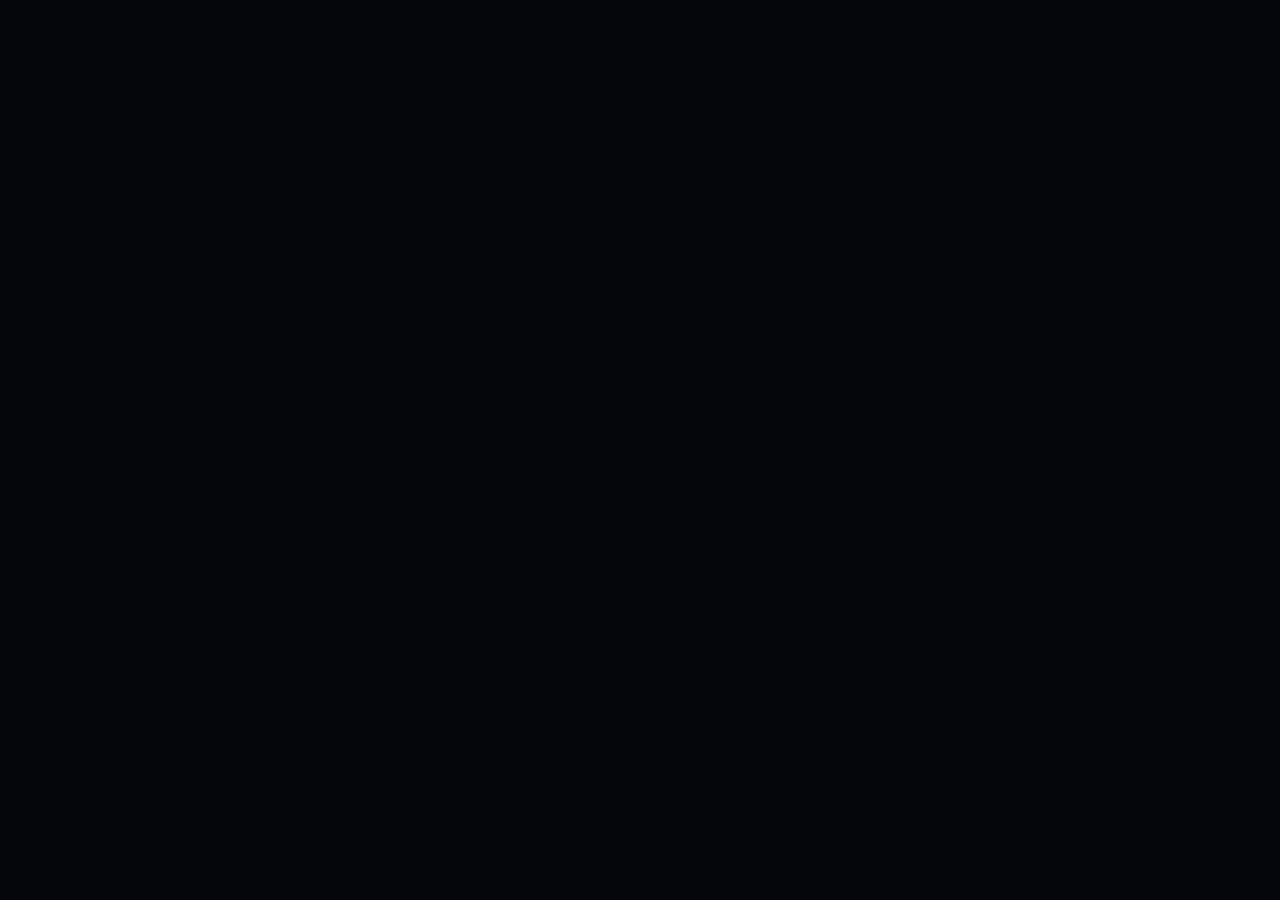
==== commit 1c0fd26a: "Уникальный дизайн + фоновая музыка (Web Audio)" ====
--- a/index.html
+++ b/index.html
@@ -2,7 +2,7 @@
 <html lang="ru">
 <head>
   <meta charset="UTF-8">
-  <meta name="viewport" content="width=device-width, initial-scale=1.0, maximum-scale=1.0, user-scalable=no">
+  <meta name="viewport" content="width=device-width, initial-scale=1.0">
   <title>flaxss — портфолио</title>
   <meta name="description" content="Портфолио flaxss — учусь разработке на Linux, Python, автоматизация и мониторинг.">
   <link rel="icon" type="image/svg+xml" href="favicon.svg">
@@ -10,7 +10,7 @@
   <link rel="stylesheet" href="css/style.css">
 </head>
 <body>
-  <noscript><style>body{opacity:1}#preloader{display:none}.content-pane{display:block!important}</style></noscript>
+  <noscript><style>body{opacity:1}#preloader{display:none}.pane{display:block!important}</style></noscript>
 
   <div id="preloader">
     <div class="preloader-inner">
@@ -19,201 +19,141 @@
     </div>
   </div>
 
-  <div id="desktop-bg"></div>
+  <div class="noise"></div>
 
-  <!-- Меню-бар -->
-  <div class="menubar">
-    <div class="menubar-left">
-      <div class="apple-logo"><i class="fa-brands fa-github-alt"></i> flaxss</div>
-      <div class="menubar-item hide-m active" data-pane="home">Главная</div>
-      <div class="menubar-item hide-m" data-pane="projects">Проекты</div>
-      <div class="menubar-item hide-m" data-pane="skills">Навыки</div>
-      <div class="menubar-item hide-m" data-pane="music">Музыка</div>
-      <div class="menubar-item hide-m" data-pane="socials">Соцсети</div>
-    </div>
-    <div class="menubar-right">
-      <div class="music-chip" id="musicChip" title="Включить музыку">
-        <i class="fa-solid fa-music"></i><span id="chipLabel">выкл</span>
-      </div>
-      <div id="clock">
-        <span class="time" id="clockTime">--:--:--</span>
-        <span class="date" id="clockDate">-- -- ----</span>
+  <!-- Шапка -->
+  <header class="top">
+    <div class="logo"><span class="logo-mark">F</span> flax<span class="logo-grad">ss</span></div>
+
+    <nav class="nav" id="nav">
+      <a class="nav-item active" data-pane="home">Главная</a>
+      <a class="nav-item" data-pane="projects">Проекты</a>
+      <a class="nav-item" data-pane="skills">Навыки</a>
+      <a class="nav-item" data-pane="socials">Связь</a>
+    </nav>
+
+    <div class="top-right">
+      <button class="music-btn" id="musicToggle" title="Фоновая музыка вкл/выкл">
+        <i class="fa-solid fa-music"></i><span id="pbLabel">музыка</span>
+      </button>
+      <div class="clock">
+        <span id="clockTime">--:--</span>
+        <span id="clockDate">---</span>
       </div>
     </div>
-  </div>
+  </header>
 
-  <!-- Окно -->
-  <div class="workspace">
-    <div class="macos-window">
-      <div class="window-titlebar">
-        <div class="traffic-lights">
-          <span class="light close"></span>
-          <span class="light min"></span>
-          <span class="light max"></span>
-        </div>
-        <div class="window-title"><i class="fa-brands fa-linux"></i> flaxss@linux: <b>~/portfolio</b></div>
-        <div class="titlebar-actions">
-          <img class="favicon-live" src="favicon.svg" alt="">
+  <!-- Секции (перелистывание) -->
+  <main id="viewport">
+    <!-- ГЛАВНАЯ -->
+    <section class="pane active" data-pane="home">
+      <div class="hero">
+        <div class="hero-avatar">F</div>
+        <h1>Привет, я flax<span class="grad">ss</span></h1>
+        <p class="hero-sub">учусь разработке на Linux</p>
+        <p class="hero-text">Пишу код, автоматизирую рутину и разбираюсь, как работают системы изнутри: Python, API, сервисы на systemd, Docker.</p>
+        <div class="hero-cta">
+          <button class="btn" data-go="projects">Смотреть проекты</button>
+          <button class="btn ghost" data-go="socials">Написать мне</button>
         </div>
       </div>
 
-      <div class="window-body">
-        <!-- Сайдбар -->
-        <aside class="window-sidebar">
-          <div>
-            <div class="profile-mini">
-              <div class="sidebar-avatar"><div class="mono">F</div><span class="sidebar-status"></span></div>
-              <div class="sidebar-name">flaxss</div>
-              <div class="sidebar-sub">root@linux:~$ _</div>
-            </div>
-            <nav class="sidebar-nav">
-              <div class="sidebar-item active" data-pane="home"><i class="fa-solid fa-house"></i><span>Главная</span></div>
-              <div class="sidebar-item" data-pane="projects"><i class="fa-solid fa-diagram-project"></i><span>Проекты</span></div>
-              <div class="sidebar-item" data-pane="skills"><i class="fa-solid fa-code"></i><span>Навыки</span></div>
-              <div class="sidebar-item" data-pane="music"><i class="fa-solid fa-music"></i><span>Музыка</span></div>
-              <div class="sidebar-item" data-pane="socials"><i class="fa-solid fa-share-nodes"></i><span>Соцсети</span></div>
-            </nav>
-          </div>
-          <div class="sidebar-footer">
-            <div class="footer-row"><span>uptime</span><b id="uptime">0:00</b></div>
-            <div class="footer-row"><span>kernel</span><b>linux 🐧</b></div>
-          </div>
-        </aside>
-
-        <!-- Контент -->
-        <div class="window-content">
-          <!-- ГЛАВНАЯ -->
-          <section class="content-pane active" data-pane="home">
-            <h2 class="pane-title"><i class="fa-solid fa-house"></i> Главная <span class="badge">терминал активен</span></h2>
-            <div class="card">
-              <p class="hero-bio">
-                Привет! Я <span class="hl">flaxss</span> — учусь писать код в Linux.
-                Разбираюсь в <span class="hl">Python</span>, работаю с API, автоматизацией
-                и сервисами на <span class="hl">systemd</span>. Люблю собирать системы изнутри
-                и экономить своё время скриптами.
-              </p>
-            </div>
-            <div class="bento-grid">
-              <div class="bento-card">
-                <h4><i class="fa-solid fa-robot"></i> Автоматизация</h4>
-                <p>Скрипты и сервисы, которые делают рутинные задачи сами — от уведомлений до мониторинга.</p>
-              </div>
-              <div class="bento-card">
-                <h4><i class="fa-brands fa-linux"></i> Linux-стек</h4>
-                <p>Работаю в терминале, Docker, системах на systemd, пишу демоны.</p>
-              </div>
-              <div class="bento-card full">
-                <h4><i class="fa-solid fa-terminal"></i> Чем живу</h4>
-                <p>Каждый мой проект — это урок: от парсинга API и распознавания лиц на Raspberry Pi до мониторинга топлива с уведомлениями на телефон.</p>
-              </div>
-            </div>
-          </section>
-
-          <!-- ПРОЕКТЫ -->
-          <section class="content-pane" data-pane="projects">
-            <h2 class="pane-title"><i class="fa-solid fa-diagram-project"></i> Проекты <span class="badge">2 репозитория</span></h2>
-
-            <div class="project-item">
-              <div class="proj-icon"><i class="fa-solid fa-gas-pump"></i></div>
-              <div class="proj-details">
-                <div class="proj-title">Мониторинг топлива «Газпромнефть»</div>
-                <div class="proj-desc">Следит за наличием топлива на АЗС через публичный API и шлёт Push-уведомления через ntfy, когда оно появляется. Автозапуск через systemd.</div>
-                <div class="proj-tags">
-                  <span class="tag m">Python</span>
-                  <span class="tag p">API</span>
-                  <span class="tag r">ntfy</span>
-                  <span class="tag">systemd</span>
-                  <span class="tag">Linux</span>
-                </div>
-              </div>
-            </div>
-
-            <div class="project-item">
-              <div class="proj-icon"><i class="fa-solid fa-camera"></i></div>
-              <div class="proj-details">
-                <div class="proj-title">Распознавание лиц на Raspberry Pi 4</div>
-                <div class="proj-desc">Скетч на PiCamera2 + face_recognition для идентификации лиц в реальном времени. HOG/CNN модели и демо без камеры.</div>
-                <div class="proj-tags">
-                  <span class="tag m">Python</span>
-                  <span class="tag p">Raspberry Pi</span>
-                  <span class="tag r">OpenCV</span>
-                  <span class="tag">dlib</span>
-                  <span class="tag">CV/ML</span>
-                </div>
-              </div>
-            </div>
-          </section>
-
-          <!-- НАВЫКИ -->
-          <section class="content-pane" data-pane="skills">
-            <h2 class="pane-title"><i class="fa-solid fa-code"></i> Навыки <span class="badge">прогресс</span></h2>
-            <div class="card" id="skillCard">
-              <div class="skill-row"><div class="skill-meta"><b>Python</b><span>60%</span></div><div class="bar"><span data-level="60"></span></div></div>
-              <div class="skill-row"><div class="skill-meta"><b>Linux / systemd</b><span>55%</span></div><div class="bar"><span data-level="55"></span></div></div>
-              <div class="skill-row"><div class="skill-meta"><b>Работа с API</b><span>50%</span></div><div class="bar"><span data-level="50"></span></div></div>
-              <div class="skill-row"><div class="skill-meta"><b>Git / GitHub</b><span>45%</span></div><div class="bar"><span data-level="45"></span></div></div>
-              <div class="skill-row"><div class="skill-meta"><b>HTML / CSS</b><span>45%</span></div><div class="bar"><span data-level="45"></span></div></div>
-              <div class="skill-row"><div class="skill-meta"><b>Docker</b><span>35%</span></div><div class="bar"><span data-level="35"></span></div></div>
-            </div>
-          </section>
-
-          <!-- МУЗЫКА -->
-          <section class="content-pane" data-pane="music">
-            <h2 class="pane-title"><i class="fa-solid fa-music"></i> Музыка <span class="badge">электронный синтез</span></h2>
-            <div class="jukebox-banner">
-              <div class="disc paused" id="disc"><div class="disc-center"></div></div>
-              <div class="now-meta">
-                <div class="now-status" id="nowStatus">на паузе</div>
-                <div class="now-title" id="nowTitle">—</div>
-                <div class="now-artist" id="nowArtist">flaxss-jams · часы работы аудиосинтезатора</div>
-              </div>
-            </div>
-            <div class="player-bar">
-              <button class="play-btn" id="playBtn" title="Играть/Пауза"><i class="fa-solid fa-play"></i></button>
-              <div class="scrub" id="scrub"><div class="scrub-fill" id="scrubFill"></div></div>
-              <div class="time-box" id="timeBox">0:00 / 0:00</div>
-            </div>
-            <div id="trackList"></div>
-          </section>
-
-          <!-- СОЦСЕТИ -->
-          <section class="content-pane" data-pane="socials">
-            <h2 class="pane-title"><i class="fa-solid fa-share-nodes"></i> Соцсети <span class="badge">контакты</span></h2>
-            <div class="socials-grid">
-              <a class="soc-btn" href="https://github.com/ekaterrrinks-bit" target="_blank" rel="noopener">
-                <span class="soc-left"><i class="fa-brands fa-github"></i> GitHub<span class="soc-handle">@ekaterrrinks-bit</span></span>
-                <i class="fa-solid fa-arrow-up-right-from-square"></i>
-              </a>
-              <a class="soc-btn soon" href="#" data-soon title="Скоро">
-                <span class="soc-left"><i class="fa-brands fa-telegram"></i> Telegram<span class="soc-handle">@вставь-ника</span></span>
-                <i class="fa-solid fa-lock"></i>
-              </a>
-              <a class="soc-btn soon" href="#" data-soon title="Скоро">
-                <span class="soc-left"><i class="fa-brands fa-vk"></i> VK<span class="soc-handle">@вставь-ника</span></span>
-                <i class="fa-solid fa-lock"></i>
-              </a>
-              <a class="soc-btn" href="mailto:flaxss@linux.dev" target="_blank" rel="noopener">
-                <span class="soc-left"><i class="fa-solid fa-envelope"></i> Почта<span class="soc-handle">flaxss@linux.dev</span></span>
-                <i class="fa-solid fa-arrow-up-right-from-square"></i>
-              </a>
-            </div>
-          </section>
+      <div class="cards-2">
+        <div class="card accent-p">
+          <i class="icon fa-solid fa-robot"></i>
+          <h3>Автоматизация</h3>
+          <p>Скрипты и сервисы, которые делают рутину сами — от уведомлений до мониторинга.</p>
+        </div>
+        <div class="card accent-c">
+          <i class="icon fa-brands fa-linux"></i>
+          <h3>Linux-стек</h3>
+          <p>Терминал, Docker, systemd, демоны. Учусь собирать системы изнутри.</p>
         </div>
       </div>
+    </section>
+
+    <!-- ПРОЕКТЫ -->
+    <section class="pane" data-pane="projects">
+      <h2 class="pane-title"><span>Проекты</span><span class="chip">2 шт.</span></h2>
+
+      <div class="project block p1">
+        <div class="p-ico"><i class="fa-solid fa-gas-pump"></i></div>
+        <div class="p-body">
+          <h3>Мониторинг топлива «Газпромнефть»</h3>
+          <p>Следит за наличием топлива на АЗС через публичный API и шлёт Push-уведомления через ntfy. Автозапуск через systemd.</p>
+          <div class="tags"><span class="tag t1">Python</span><span class="tag t2">API</span><span class="tag t3">ntfy</span><span class="tag">systemd</span><span class="tag">Linux</span></div>
+        </div>
+      </div>
+
+      <div class="project block p2">
+        <div class="p-ico"><i class="fa-solid fa-camera"></i></div>
+        <div class="p-body">
+          <h3>Распознавание лиц на Raspberry Pi 4</h3>
+          <p>Скетч на PiCamera2 + face_recognition: идентификация лиц в реальном времени, HOG/CNN модели, демо без камеры.</p>
+          <div class="tags"><span class="tag t1">Python</span><span class="tag t2">Raspberry Pi</span><span class="tag t3">OpenCV</span><span class="tag">dlib</span><span class="tag">CV/ML</span></div>
+        </div>
+      </div>
+    </section>
+
+    <!-- НАВЫКИ -->
+    <section class="pane" data-pane="skills">
+      <h2 class="pane-title"><span>Навыки</span><span class="chip">прогресс</span></h2>
+
+      <div class="skills block">
+        <div class="skill"><div class="s-top"><b>Python</b><em>60%</em></div><div class="bar"><span data-level="60"></span></div></div>
+        <div class="skill"><div class="s-top"><b>Linux / systemd</b><em>55%</em></div><div class="bar"><span data-level="55"></span></div></div>
+        <div class="skill"><div class="s-top"><b>Работа с API</b><em>50%</em></div><div class="bar"><span data-level="50"></span></div></div>
+        <div class="skill"><div class="s-top"><b>Git / GitHub</b><em>45%</em></div><div class="bar"><span data-level="45"></span></div></div>
+        <div class="skill"><div class="s-top"><b>HTML / CSS</b><em>45%</em></div><div class="bar"><span data-level="45"></span></div></div>
+        <div class="skill"><div class="s-top"><b>Docker</b><em>35%</em></div><div class="bar"><span data-level="35"></span></div></div>
+      </div>
+    </section>
+
+    <!-- СВЯЗЬ -->
+    <section class="pane" data-pane="socials">
+      <h2 class="pane-title"><span>Связь</span><span class="chip">соцсети</span></h2>
+
+      <div class="socials block">
+        <a class="soc" href="https://github.com/ekaterrrinks-bit" target="_blank" rel="noopener">
+          <i class="fa-brands fa-github"></i>
+          <div><b>GitHub</b><small>@ekaterrrinks-bit</small></div>
+          <i class="fa-solid fa-arrow-up-right-from-square arr"></i>
+        </a>
+        <a class="soc soon" href="#" data-soon>
+          <i class="fa-brands fa-telegram"></i>
+          <div><b>Telegram</b><small>@вставь-ника</small></div>
+          <i class="fa-solid fa-lock arr"></i>
+        </a>
+        <a class="soc soon" href="#" data-soon>
+          <i class="fa-brands fa-vk"></i>
+          <div><b>VK</b><small>@вставь-ника</small></div>
+          <i class="fa-solid fa-lock arr"></i>
+        </a>
+        <a class="soc" href="mailto:flaxss@linux.dev" target="_blank" rel="noopener">
+          <i class="fa-solid fa-envelope"></i>
+          <div><b>Почта</b><small>flaxss@linux.dev</small></div>
+          <i class="fa-solid fa-arrow-up-right-from-square arr"></i>
+        </a>
+      </div>
+    </section>
+  </main>
+
+  <!-- Фоновая музыка: плавающий виджет -->
+  <div class="player" id="player">
+    <div class="disc paused" id="disc"><div class="disc-core"></div></div>
+    <div class="p-meta">
+      <div class="p-status" id="plStatus">музыка выключена</div>
+      <div class="p-title" id="plTitle">—</div>
+      <div class="p-tracks">
+        <button class="p-track active" data-k="0">неон</button>
+        <button class="p-track" data-k="1">аврора</button>
+        <button class="p-track" data-k="2">луна</button>
+      </div>
     </div>
+    <button class="p-play" id="playBtn" title="Включить/выключить"><i class="fa-solid fa-play"></i></button>
   </div>
 
-  <!-- Dock -->
-  <div class="dock-wrap">
-    <div class="macos-dock">
-      <div class="dock-item active" data-pane="home" data-tip="Главная"><i class="fa-solid fa-house"></i><span class="tip">Главная</span></div>
-      <div class="dock-item" data-pane="projects" data-tip="Проекты"><i class="fa-solid fa-diagram-project"></i><span class="tip">Проекты</span></div>
-      <div class="dock-item" data-pane="skills" data-tip="Навыки"><i class="fa-solid fa-code"></i><span class="tip">Навыки</span></div>
-      <div class="dock-divider"></div>
-      <div class="dock-item" data-pane="music" data-tip="Музыка"><i class="fa-solid fa-music"></i><span class="tip">Музыка</span></div>
-      <div class="dock-item" data-pane="socials" data-tip="Соцсети"><i class="fa-solid fa-share-nodes"></i><span class="tip">Соцсети</span></div>
-    </div>
-  </div>
+  <div class="hint" id="hint">нажми «музыка», чтобы включить фон 🎧</div>
 
   <div id="toast"></div>
 
--- a/css/style.css
+++ b/css/style.css
@@ -10,285 +10,332 @@
 
 /* ============ Переменные ============ */
 :root {
-  --miku: #00e5ff;
-  --teal: #39c5bb;
-  --magent: #ff2d75;
-  --purple: #7c6cff;
-  --gold: #ffd60a;
-
-  --glass: rgba(14, 18, 30, 0.86);
-  --sidebar: rgba(8, 11, 20, 0.92);
-  --card: rgba(255, 255, 255, 0.045);
-  --card-hover: rgba(255, 255, 255, 0.09);
-  --border: rgba(255, 255, 255, 0.1);
-  --border-hl: rgba(0, 229, 255, 0.5);
-
-  --text: #f2f5ff;
-  --dim: #94a3b8;
-  --muted: #62708c;
-
+  --bg: #05060c;
+  --panel: #0c0e18;
+  --panel-2: #111424;
+  --line: rgba(148, 163, 255, 0.14);
+  --text: #eef1ff;
+  --muted: #8b93b8;
+  --dim: #5c6487;
+
+  --p: #7c6cff;
+  --c: #30e0d0;
+  --r: #ff5d8f;
+
+  --grad: linear-gradient(120deg, var(--p), var(--c));
   --radius: 18px;
   --ease: cubic-bezier(0.16, 1, 0.3, 1);
 }
 
 * { margin: 0; padding: 0; box-sizing: border-box; -webkit-tap-highlight-color: transparent; }
 
-html, body { height: 100%; }
+html { height: 100%; }
 
 body {
-  background: #04060c;
+  background: var(--bg);
   color: var(--text);
   font-family: "Plus Jakarta Sans", system-ui, sans-serif;
-  width: 100vw;
-  height: 100dvh;
-  overflow: hidden;
-  position: fixed;
-  top: 0; left: 0;
+  min-height: 100dvh;
+  overflow-x: hidden;
+  opacity: 0;
+  transition: opacity 0.8s var(--ease);
+  position: relative;
   display: flex;
   flex-direction: column;
-  user-select: none;
-  opacity: 0;
-  transition: opacity 0.8s var(--ease);
 }
 body.loaded { opacity: 1; }
 body.no-scroll { overflow: hidden; }
 
-a { color: var(--miku); text-decoration: none; }
-a:hover { color: #fff; }
-
-::selection { background: var(--purple); color: #fff; }
-::-webkit-scrollbar { width: 5px; height: 5px; }
-::-webkit-scrollbar-track { background: transparent; }
-::-webkit-scrollbar-thumb { background: rgba(255,255,255,0.18); border-radius: 10px; }
-::-webkit-scrollbar-thumb:hover { background: rgba(0,229,255,0.5); }
-
-/* Задний фон с неоновыми свечениями */
-#desktop-bg {
-  position: fixed; inset: 0; z-index: 0;
+a { text-decoration: none; color: inherit; }
+
+::selection { background: var(--p); color: #fff; }
+::-webkit-scrollbar { width: 9px; }
+::-webkit-scrollbar-track { background: var(--bg); }
+::-webkit-scrollbar-thumb { background: #232748; border-radius: 10px; border: 2px solid var(--bg); }
+::-webkit-scrollbar-thumb:hover { background: var(--p); }
+
+/* Фон-свечение и шум */
+body::before {
+  content: "";
+  position: fixed; inset: 0; z-index: -2;
   background:
-    radial-gradient(60vw 60vh at 12% 10%, rgba(124,108,255,0.20), transparent 60%),
-    radial-gradient(55vw 55vh at 88% 16%, rgba(0,229,255,0.16), transparent 55%),
-    radial-gradient(70vw 70vh at 50% 100%, rgba(255,45,117,0.12), transparent 60%);
-}
-#desktop-bg::after {
-  content: ""; position: absolute; inset: 0;
-  background: linear-gradient(160deg, #04060c 0%, #070a13 55%, #04060c 100%);
-  opacity: 0.85;
+    radial-gradient(55vw 55vh at 12% 6%, rgba(124, 108, 255, 0.16), transparent 60%),
+    radial-gradient(50vw 50vh at 90% 12%, rgba(48, 224, 208, 0.12), transparent 60%),
+    radial-gradient(70vw 60vh at 55% 110%, rgba(255, 93, 143, 0.08), transparent 60%);
+}
+body::after {
+  content: "";
+  position: fixed; inset: 0; z-index: -1; pointer-events: none;
+  background-image: radial-gradient(rgba(255, 255, 255, 0.035) 1px, transparent 1px);
+  background-size: 26px 26px;
+  mask-image: radial-gradient(70% 60% at 50% 0%, #000 0%, transparent 90%);
+  -webkit-mask-image: radial-gradient(70% 60% at 50% 0%, #000 0%, transparent 90%);
 }
 
 /* ============ ПРЕЛОАДЕР ============ */
-#preloader { position: fixed; inset: 0; z-index: 9999; display: flex; align-items: center; justify-content: center; background: #04060c; transition: background-color 0.7s var(--ease), opacity 0.8s var(--ease); cursor: none; }
+#preloader { position: fixed; inset: 0; z-index: 9999; display: flex; align-items: center; justify-content: center; background: #05060c; transition: background-color 0.7s var(--ease), opacity 0.8s var(--ease); cursor: none; }
 #preloader .preloader-inner { text-align: center; transition: opacity 0.45s var(--ease); }
-#preloader p { font-family: "JetBrains Mono", monospace; font-size: 0.85rem; letter-spacing: 0.5em; text-transform: uppercase; color: var(--muted); margin-top: 26px; animation: blink 1.1s ease-in-out infinite; }
+#preloader p { font-family: "JetBrains Mono", monospace; font-size: 0.8rem; letter-spacing: 0.5em; text-transform: uppercase; color: var(--muted); margin-top: 26px; animation: blink 1.1s ease-in-out infinite; }
 @keyframes blink { 0%, 100% { opacity: 0.2; } 50% { opacity: 1; } }
-
-.atom { width: 72px; height: 72px; margin: 0 auto; position: relative; }
-.atom::before, .atom::after { content: ""; position: absolute; inset: 0; border-radius: 50%; border: 2px solid transparent; border-top-color: var(--purple); border-right-color: var(--miku); }
+.atom { width: 74px; height: 74px; margin: 0 auto; position: relative; }
+.atom::before, .atom::after { content: ""; position: absolute; inset: 0; border-radius: 50%; border: 2px solid transparent; border-top-color: var(--p); border-right-color: var(--c); }
 .atom::before { animation: spin 1.4s linear infinite; }
-.atom::after { inset: 12px; border-top-color: var(--miku); border-right-color: var(--purple); animation: spin 1.1s linear infinite reverse; }
-.atom .core { position: absolute; inset: 30px; border-radius: 50%; background: radial-gradient(circle, var(--purple), var(--miku)); box-shadow: 0 0 24px var(--purple); animation: pulse 1.2s var(--ease) infinite; }
+.atom::after { inset: 13px; border-top-color: var(--c); border-right-color: var(--p); animation: spin 1.1s linear infinite reverse; }
+.atom .core { position: absolute; inset: 31px; border-radius: 50%; background: var(--grad); box-shadow: 0 0 24px var(--p); animation: pulse 1.2s var(--ease) infinite; }
 @keyframes spin { to { transform: rotate(360deg); } }
-@keyframes pulse { 0%, 100% { transform: scale(1); box-shadow: 0 0 18px var(--purple); } 50% { transform: scale(0.7); box-shadow: 0 0 36px var(--miku); } }
-
+@keyframes pulse { 0%, 100% { transform: scale(1); box-shadow: 0 0 16px var(--p); } 50% { transform: scale(0.7); box-shadow: 0 0 34px var(--c); } }
 #preloader.stage-black .preloader-inner { opacity: 0; }
-#preloader.stage-black { background: #000; transition: background-color 0.9s var(--ease), opacity 0.8s var(--ease); }
+#preloader.stage-black { background: #000; }
 #preloader.stage-white { background: #fff; transition: background-color 0.3s linear, opacity 0.8s var(--ease); }
 #preloader.done { opacity: 0; pointer-events: none; cursor: default; }
 
-/* ============ МЕНЮ-БАР ============ */
-.menubar {
-  width: 100%; height: 40px; flex-shrink: 0; z-index: 1000;
-  background: rgba(6, 9, 16, 0.8);
-  backdrop-filter: blur(24px); -webkit-backdrop-filter: blur(24px);
-  border-bottom: 1px solid var(--border);
-  display: flex; align-items: center; justify-content: space-between;
-  padding: 0 16px;
-}
-.menubar-left { display: flex; align-items: center; gap: 14px; }
-.apple-logo { font-weight: 800; background: linear-gradient(135deg, var(--miku), var(--magent)); -webkit-background-clip: text; background-clip: text; color: transparent; display: flex; align-items: center; gap: 8px; cursor: pointer; font-size: 1rem; }
-.menubar-item { color: rgba(255,255,255,0.72); font-size: 0.8rem; font-weight: 600; cursor: pointer; padding: 4px 10px; border-radius: 8px; transition: all 0.15s; font-family: "JetBrains Mono", monospace; }
-.menubar-item:hover { color: #fff; background: rgba(255,255,255,0.08); }
-.menubar-item.active { color: #fff; background: rgba(0,229,255,0.18); }
-
-.menubar-right { display: flex; align-items: center; gap: 14px; font-family: "JetBrains Mono", monospace; }
-.music-chip { display: flex; align-items: center; gap: 7px; font-size: 0.72rem; font-weight: 700; color: var(--dim); cursor: pointer; padding: 4px 10px; border-radius: 20px; border: 1px solid var(--border); background: rgba(255,255,255,0.05); transition: all 0.2s; }
-.music-chip:hover { border-color: var(--miku); color: var(--miku); }
-.music-chip.playing { border-color: var(--miku); color: var(--miku); background: rgba(0,229,255,0.12); }
-.music-chip i { font-size: 0.8rem; }
-#clock {
-  display: flex; flex-direction: column; align-items: flex-end; line-height: 1.15;
-}
-#clock .time { font-size: 0.82rem; font-weight: 700; color: #fff; letter-spacing: 0.04em; }
-#clock .date { font-size: 0.6rem; color: var(--muted); }
-
-/* ============ РАБОЧАЯ ОБЛАСТЬ ============ */
-.workspace { flex: 1; width: 100%; min-height: 0; display: flex; justify-content: center; align-items: center; padding: 14px 22px; z-index: 10; }
-
-.macos-window {
-  position: relative; z-index: 10;
-  width: 100%; max-width: 960px; height: 600px; max-height: 100%;
-  background: var(--glass);
-  backdrop-filter: blur(40px) saturate(180%); -webkit-backdrop-filter: blur(40px) saturate(180%);
-  border: 1px solid var(--border); border-radius: var(--radius);
-  box-shadow: 0 40px 100px rgba(0,0,0,0.7), 0 0 0 1px rgba(255,255,255,0.06);
-  display: flex; flex-direction: column; overflow: hidden;
-}
-
-/* Titlebar */
-.window-titlebar { height: 42px; flex-shrink: 0; background: rgba(255,255,255,0.03); border-bottom: 1px solid var(--border); display: flex; align-items: center; justify-content: space-between; padding: 0 16px; }
-.traffic-lights { display: flex; gap: 8px; width: 78px; }
-.light { width: 12px; height: 12px; border-radius: 50%; cursor: pointer; transition: transform 0.15s; }
-.light:hover { transform: scale(1.2); }
-.light.close { background: #ff5f56; }
-.light.min { background: #ffbd2e; }
-.light.max { background: #27c93f; }
-.window-title { font-family: "JetBrains Mono", monospace; font-size: 0.78rem; font-weight: 600; color: rgba(255,255,255,0.85); display: flex; align-items: center; gap: 8px; }
-.window-title b { background: linear-gradient(90deg, var(--miku), var(--magent)); -webkit-background-clip: text; background-clip: text; color: transparent; }
-.titlebar-actions { width: 78px; display: flex; justify-content: flex-end; }
-.favicon-live { width: 18px; height: 18px; border-radius: 5px; box-shadow: 0 0 10px rgba(0,229,255,0.7); animation: hue 6s linear infinite; }
-@keyframes hue { 0% { filter: hue-rotate(0); } 100% { filter: hue-rotate(360deg); } }
-
-/* Window body */
-.window-body { flex: 1; min-height: 0; display: flex; overflow: hidden; }
-
-/* Sidebar */
-.window-sidebar { width: 230px; flex-shrink: 0; background: var(--sidebar); border-right: 1px solid var(--border); padding: 18px 14px; display: flex; flex-direction: column; justify-content: space-between; overflow-y: auto; }
-.profile-mini { text-align: center; margin-bottom: 18px; }
-.sidebar-avatar { width: 76px; height: 76px; margin: 0 auto 12px; border-radius: 50%; padding: 2.5px; background: linear-gradient(135deg, var(--purple), var(--miku)); position: relative; box-shadow: 0 0 22px rgba(124,108,255,0.4); }
-.sidebar-avatar .mono { width: 100%; height: 100%; border-radius: 50%; display: flex; align-items: center; justify-content: center; font-weight: 800; font-size: 1.9rem; background: #0a0d16; }
-.sidebar-status { position: absolute; bottom: 2px; right: 2px; width: 12px; height: 12px; background: #30d158; border: 2px solid #0a0d16; border-radius: 50%; box-shadow: 0 0 8px #30d158; }
-.sidebar-name { font-weight: 800; font-size: 1.05rem; }
-.sidebar-sub { font-family: "JetBrains Mono", monospace; font-size: 0.62rem; color: var(--teal); font-weight: 600; }
-
-.sidebar-nav { display: flex; flex-direction: column; gap: 4px; }
-.sidebar-item { display: flex; align-items: center; gap: 12px; padding: 10px 12px; border-radius: 12px; font-size: 0.85rem; font-weight: 600; color: rgba(255,255,255,0.68); cursor: pointer; border: 1px solid transparent; transition: all 0.2s var(--ease); }
-.sidebar-item i { width: 20px; text-align: center; font-size: 1rem; }
-.sidebar-item:hover { color: #fff; background: rgba(255,255,255,0.06); }
-.sidebar-item.active { color: #fff; background: linear-gradient(90deg, rgba(124,108,255,0.28), rgba(0,229,255,0.18)); border-color: rgba(0,229,255,0.35); box-shadow: 0 6px 18px rgba(0,0,0,0.3); }
-.sidebar-item.active i { color: var(--miku); }
-
-.sidebar-footer { padding-top: 14px; border-top: 1px solid var(--border); font-family: "JetBrains Mono", monospace; font-size: 0.62rem; color: var(--muted); display: flex; flex-direction: column; gap: 8px; }
-.footer-row { display: flex; justify-content: space-between; }
-.footer-row b { color: var(--text); }
-
-/* Content */
-.window-content { flex: 1; min-height: 0; overflow-y: auto; padding: 22px 26px; }
-
-.content-pane { display: none; }
-.content-pane.active { display: block; animation: paneIn 0.45s var(--ease) forwards; }
-.content-pane.out { animation: paneOut 0.35s var(--ease) forwards; }
-@keyframes paneIn { from { opacity: 0; transform: translateX(46px) rotateY(-8deg); } to { opacity: 1; transform: none; } }
-@keyframes paneOut { from { opacity: 1; transform: none; } to { opacity: 0; transform: translateX(-46px) rotateY(8deg); } }
-
-.pane-title { font-size: 1.35rem; font-weight: 800; letter-spacing: -0.4px; margin-bottom: 16px; display: flex; align-items: center; gap: 10px; }
-.pane-title i { color: var(--miku); font-size: 1.2rem; }
-.pane-title .badge { font-family: "JetBrains Mono", monospace; font-size: 0.62rem; font-weight: 700; padding: 3px 10px; border-radius: 20px; background: rgba(0,229,255,0.12); border: 1px solid rgba(0,229,255,0.35); color: var(--miku); }
-
-.card { background: var(--card); border: 1px solid var(--border); border-radius: 16px; padding: 16px 18px; transition: all 0.25s; }
-.card:hover { background: var(--card-hover); border-color: var(--border-hl); transform: translateY(-2px); }
-
-/* Hero */
-.hero-bio { font-size: 0.92rem; line-height: 1.65; color: #dfe7f5; }
-.hero-bio .hl { color: var(--miku); font-weight: 700; }
-.bento-grid { display: grid; grid-template-columns: 1fr 1fr; gap: 12px; margin-top: 14px; }
-.bento-card { background: var(--card); border: 1px solid var(--border); border-radius: 16px; padding: 14px 16px; transition: all 0.25s; }
-.bento-card:hover { background: var(--card-hover); border-color: var(--border-hl); transform: translateY(-2px); }
-.bento-card.full { grid-column: span 2; }
-.bento-card h4 { font-size: 0.85rem; font-weight: 700; margin-bottom: 6px; display: flex; gap: 8px; align-items: center; }
-.bento-card h4 i { color: var(--miku); }
-.bento-card p { font-size: 0.8rem; color: var(--dim); line-height: 1.5; }
-
-/* Projects */
-.project-item { display: flex; align-items: center; gap: 14px; background: var(--card); border: 1px solid var(--border); border-radius: 14px; padding: 14px 16px; margin-bottom: 10px; cursor: pointer; transition: all 0.25s var(--ease); }
-.project-item:hover { border-color: var(--miku); background: rgba(0,229,255,0.08); transform: translateX(4px); }
-.proj-icon { width: 44px; height: 44px; flex-shrink: 0; border-radius: 12px; background: linear-gradient(135deg, rgba(124,108,255,0.28), rgba(0,229,255,0.28)); border: 1px solid rgba(0,229,255,0.4); display: flex; align-items: center; justify-content: center; font-size: 1.1rem; color: #fff; }
-.proj-details { flex: 1; min-width: 0; }
-.proj-title { font-size: 0.9rem; font-weight: 700; }
-.proj-desc { font-size: 0.76rem; color: var(--dim); line-height: 1.4; margin-top: 2px; }
-.proj-tags { margin-top: 7px; }
-.tag { font-family: "JetBrains Mono", monospace; font-size: 0.62rem; font-weight: 600; padding: 2px 8px; border-radius: 8px; background: rgba(255,255,255,0.06); border: 1px solid var(--border); color: var(--dim); margin-right: 4px; }
-.tag.m { border-color: rgba(0,229,255,0.3); color: var(--miku); }
-.tag.p { border-color: rgba(124,108,255,0.35); color: #a39bff; }
-.tag.r { border-color: rgba(255,45,117,0.35); color: var(--magent); }
-
-/* Skills */
-.skill-row { display: flex; flex-direction: column; gap: 5px; padding: 11px 0; border-bottom: 1px solid rgba(255,255,255,0.05); }
-.skill-row:last-child { border-bottom: none; }
-.skill-meta { display: flex; justify-content: space-between; font-size: 0.82rem; }
-.skill-meta b { font-weight: 700; }
-.skill-meta span { font-family: "JetBrains Mono", monospace; font-size: 0.68rem; color: var(--dim); }
-.bar { height: 7px; background: rgba(255,255,255,0.08); border-radius: 999px; overflow: hidden; }
-.bar span { display: block; height: 100%; width: 0%; border-radius: 999px; background: linear-gradient(90deg, var(--purple), var(--miku)); transition: width 1.1s var(--ease); box-shadow: 0 0 10px rgba(0,229,255,0.5); }
-
-/* s=Соцсети */
-.socials-grid { display: grid; grid-template-columns: 1fr 1fr; gap: 10px; }
-.soc-btn { display: flex; align-items: center; justify-content: space-between; background: var(--card); border: 1px solid var(--border); border-radius: 14px; padding: 14px 16px; color: #fff; font-weight: 600; font-size: 0.86rem; cursor: pointer; transition: all 0.25s var(--ease); }
-.soc-btn:hover { border-color: var(--miku); background: rgba(0,229,255,0.12); transform: translateY(-2px); }
-.soc-left { display: flex; align-items: center; gap: 12px; }
-.soc-left i { font-size: 1.25rem; width: 26px; text-align: center; }
-.soc-handle { font-family: "JetBrains Mono", monospace; font-size: 0.68rem; color: var(--dim); }
-.soc-btn .fa-arrow-up-right-from-square { color: var(--muted); font-size: 0.8rem; }
-.soc-btn.soon { opacity: 0.55; cursor: default; }
-.soc-btn.soon:hover { transform: none; border-color: var(--border); }
-
-/* ============ МУЗЫКА ============ */
-.jukebox-banner { display: flex; align-items: center; gap: 18px; background: linear-gradient(135deg, rgba(124,108,255,0.16), rgba(0,229,255,0.12)); border: 1px solid var(--border); border-radius: 16px; padding: 16px 18px; margin-bottom: 14px; }
-.disc { width: 62px; height: 62px; flex-shrink: 0; border-radius: 50%; background: radial-gradient(circle, var(--magent) 10%, #0b0d14 12%, #0b0d14 24%, #15181f 25%, #0b0d14 38%, var(--miku) 40%, #0b0d14 46%); display: flex; align-items: center; justify-content: center; animation: spin 4s linear infinite; box-shadow: 0 0 24px rgba(0,0,0,0.5); }
-.disc.paused { animation-play-state: paused; opacity: 0.85; }
-.disc-center { width: 12px; height: 12px; background: #fff; border-radius: 50%; box-shadow: 0 0 8px rgba(0,0,0,0.4); }
-.now-meta { flex: 1; min-width: 0; }
-.now-status { font-family: "JetBrains Mono", monospace; font-size: 0.62rem; text-transform: uppercase; letter-spacing: 1px; color: var(--miku); margin-bottom: 2px; }
-.now-title { font-size: 1.1rem; font-weight: 800; white-space: nowrap; overflow: hidden; text-overflow: ellipsis; }
-.now-artist { font-family: "JetBrains Mono", monospace; font-size: 0.7rem; color: var(--dim); }
-
-.player-bar { display: flex; align-items: center; gap: 12px; background: var(--card); border: 1px solid var(--border); border-radius: 14px; padding: 10px 14px; margin-bottom: 12px; }
-.play-btn { width: 42px; height: 42px; flex-shrink: 0; border-radius: 50%; border: none; cursor: pointer; background: linear-gradient(135deg, var(--purple), var(--miku)); color: #04101a; font-size: 0.9rem; display: flex; align-items: center; justify-content: center; box-shadow: 0 4px 14px rgba(0,229,255,0.35); transition: transform 0.15s, box-shadow 0.15s; }
-.play-btn:hover { transform: scale(1.08); box-shadow: 0 6px 20px rgba(0,229,255,0.55); }
-.play-btn:active { transform: scale(0.94); }
-.scrub { flex: 1; height: 6px; border-radius: 6px; background: rgba(255,255,255,0.14); position: relative; cursor: pointer; touch-action: none; }
-.scrub-fill { height: 100%; border-radius: 6px; width: 0%; background: linear-gradient(90deg, var(--purple), var(--miku)); position: relative; }
-.scrub-fill::after { content: ""; position: absolute; right: -4px; top: 50%; transform: translateY(-50%); width: 10px; height: 10px; border-radius: 50%; background: #fff; box-shadow: 0 0 8px var(--miku); opacity: 0; transition: opacity 0.15s; }
-.scrub:hover .scrub-fill::after { opacity: 1; }
-.time-box { font-family: "JetBrains Mono", monospace; font-size: 0.68rem; color: var(--dim); min-width: 84px; text-align: right; flex-shrink: 0; }
-
-.track-row { display: flex; align-items: center; justify-content: space-between; gap: 12px; background: var(--card); border: 1px solid var(--border); border-radius: 12px; padding: 10px 14px; margin-bottom: 6px; cursor: pointer; transition: all 0.2s var(--ease); }
-.track-row:hover { border-color: var(--miku); background: rgba(0,229,255,0.1); transform: translateX(3px); }
-.track-row.active { border-color: var(--miku) !important; background: rgba(0,229,255,0.22) !important; }
-.track-meta { display: flex; align-items: center; gap: 12px; flex: 1; min-width: 0; }
-.track-idx { font-family: "JetBrains Mono", monospace; font-weight: 700; font-size: 0.72rem; color: var(--muted); width: 20px; flex-shrink: 0; }
-.track-name { font-size: 0.84rem; font-weight: 700; white-space: nowrap; overflow: hidden; text-overflow: ellipsis; }
-.track-artist { font-family: "JetBrains Mono", monospace; font-size: 0.66rem; color: var(--dim); }
-.track-bpm { font-family: "JetBrains Mono", monospace; font-size: 0.66rem; color: var(--muted); flex-shrink: 0; }
-.track-play-ico { color: var(--dim); font-size: 0.85rem; }
-.track-row.active .track-play-ico, .track-row:hover .track-play-ico { color: var(--miku); }
-
-/* ============ DOCK ============ */
-.dock-wrap { width: 100%; display: flex; justify-content: center; padding-bottom: 14px; flex-shrink: 0; z-index: 1000; }
-.macos-dock { background: rgba(9, 12, 20, 0.85); backdrop-filter: blur(30px); -webkit-backdrop-filter: blur(30px); border: 1px solid rgba(255,255,255,0.14); border-radius: 28px; padding: 8px 14px; display: flex; align-items: flex-end; gap: 10px; box-shadow: 0 20px 40px rgba(0,0,0,0.5), inset 0 1px 0 rgba(255,255,255,0.12); }
-.dock-item { width: 46px; height: 46px; border-radius: 14px; background: rgba(255,255,255,0.07); border: 1px solid rgba(255,255,255,0.12); display: flex; align-items: center; justify-content: center; color: #fff; font-size: 1.25rem; cursor: pointer; position: relative; transition: transform 0.2s var(--ease), background 0.2s, border-color 0.2s; }
-.dock-item:hover { transform: translateY(-10px) scale(1.18); background: rgba(255,255,255,0.2); border-color: var(--miku); box-shadow: 0 12px 22px rgba(0,229,255,0.3); }
-.dock-item.active { border-color: var(--miku); background: linear-gradient(135deg, rgba(124,108,255,0.35), rgba(0,229,255,0.35)); }
-.dock-item.active::after { content: ""; position: absolute; bottom: -6px; width: 4px; height: 4px; border-radius: 50%; background: #fff; box-shadow: 0 0 6px #fff; }
-.dock-item .tip { position: absolute; bottom: 54px; left: 50%; transform: translateX(-50%) translateY(4px); background: rgba(10,13,22,0.95); border: 1px solid var(--border); color: #fff; font-size: 0.66rem; font-weight: 600; padding: 4px 10px; border-radius: 8px; white-space: nowrap; opacity: 0; pointer-events: none; transition: all 0.2s; }
-.dock-item:hover .tip { opacity: 1; transform: translateX(-50%) translateY(0); }
-.dock-divider { width: 1px; height: 34px; background: rgba(255,255,255,0.15); margin: 0 4px; }
+/* ============ ШАПКА ============ */
+.top {
+  position: sticky; top: 0; z-index: 100;
+  display: flex; align-items: center; justify-content: space-between; gap: 18px;
+  padding: 14px 26px;
+  background: rgba(5, 6, 12, 0.72);
+  backdrop-filter: blur(16px); -webkit-backdrop-filter: blur(16px);
+  border-bottom: 1px solid var(--line);
+}
+.logo { display: flex; align-items: center; gap: 10px; font-weight: 800; font-size: 1.15rem; letter-spacing: 0.02em; }
+.logo-mark {
+  width: 34px; height: 34px; border-radius: 11px;
+  display: grid; place-items: center;
+  background: var(--grad); color: #05060c; font-weight: 800; font-size: 1.1rem;
+  box-shadow: 0 4px 18px rgba(124, 108, 255, 0.5);
+}
+.logo-grad { background: var(--grad); -webkit-background-clip: text; background-clip: text; color: transparent; }
+
+.nav { display: flex; gap: 6px; }
+.nav-item {
+  position: relative;
+  padding: 8px 16px; border-radius: 999px;
+  color: var(--muted); font-weight: 600; font-size: 0.92rem;
+  cursor: pointer; border: 1px solid transparent;
+  transition: color 0.2s, background 0.2s, border-color 0.2s;
+}
+.nav-item:hover { color: var(--text); background: rgba(255, 255, 255, 0.05); }
+.nav-item.active { color: #fff; background: rgba(124, 108, 255, 0.16); border-color: rgba(124, 108, 255, 0.5); }
+
+.top-right { display: flex; align-items: center; gap: 16px; }
+.music-btn {
+  display: inline-flex; align-items: center; gap: 8px;
+  padding: 8px 15px; border-radius: 999px;
+  border: 1px solid var(--line); background: var(--panel); color: var(--muted);
+  font-family: inherit; font-weight: 600; font-size: 0.84rem; cursor: pointer;
+  transition: all 0.25s var(--ease);
+}
+.music-btn:hover { border-color: var(--c); color: var(--text); transform: translateY(-1px); }
+.music-btn.on { background: rgba(48, 224, 208, 0.14); border-color: var(--c); color: var(--text); }
+.music-btn.on i { color: var(--c); animation: ring 2s ease-in-out infinite; }
+@keyframes ring { 0%, 100% { transform: rotate(0); } 25% { transform: rotate(-14deg); } 60% { transform: rotate(12deg); } }
+
+.clock { text-align: right; line-height: 1.25; font-family: "JetBrains Mono", monospace; }
+.clock #clockTime { display: block; font-size: 1.05rem; font-weight: 700; color: #fff; letter-spacing: 0.05em; }
+.clock #clockDate { display: block; font-size: 0.64rem; color: var(--muted); }
+
+/* ============ КОНТЕНТ ============ */
+main {
+  flex: 1; width: 100%; max-width: 1000px; margin: 0 auto;
+  padding: 48px 26px 60px; position: relative;
+}
+
+.pane { display: none; }
+.pane.active { display: block; animation: paneIn 0.5s var(--ease) forwards; }
+.pane.out { animation: paneOut 0.32s var(--ease) forwards; }
+@keyframes paneIn {
+  from { opacity: 0; transform: translateY(30px) scale(0.985); filter: blur(3px); }
+  to { opacity: 1; transform: none; filter: none; }
+}
+@keyframes paneOut {
+  from { opacity: 1; transform: none; filter: none; }
+  to { opacity: 0; transform: translateY(-24px) scale(0.99); filter: blur(2px); }
+}
+
+.pane-title {
+  display: flex; align-items: center; gap: 12px;
+  font-size: 1.6rem; font-weight: 800; letter-spacing: -0.3px; margin-bottom: 26px;
+}
+.pane-title > span:first-child { background: var(--grad); -webkit-background-clip: text; background-clip: text; color: transparent; }
+.chip { font-family: "JetBrains Mono", monospace; font-size: 0.62rem; font-weight: 700; padding: 4px 11px; border-radius: 999px; background: var(--panel); border: 1px solid var(--line); color: var(--muted); }
+
+.block { opacity: 0; transform: translateY(22px); transition: opacity 0.6s var(--ease), transform 0.6s var(--ease); }
+.pane.active .block { opacity: 1; transform: none; }
+
+/* ============ ГЛАВНАЯ ============ */
+.hero { text-align: center; padding: 14px 0 44px; }
+.hero-avatar {
+  width: 118px; height: 118px; margin: 0 auto 26px; border-radius: 34px;
+  display: grid; place-items: center; font-weight: 800; font-size: 3rem; color: var(--bg);
+  background: var(--grad);
+  transform: rotate(-6deg);
+  box-shadow: 0 20px 50px rgba(124, 108, 255, 0.45), 0 0 0 1px rgba(255, 255, 255, 0.2);
+  animation: float 5s var(--ease) infinite;
+}
+@keyframes float { 0%, 100% { transform: rotate(-6deg) translateY(0); } 50% { transform: rotate(-6deg) translateY(-10px); } }
+.hero h1 { font-size: 2.7rem; font-weight: 800; letter-spacing: -1px; }
+.hero h1 .grad { background: linear-gradient(120deg, var(--p), var(--r)); -webkit-background-clip: text; background-clip: text; color: transparent; }
+.hero-sub { font-family: "JetBrains Mono", monospace; font-size: 0.95rem; color: var(--c); font-weight: 600; margin: 6px 0 20px; }
+.hero-text { max-width: 560px; margin: 0 auto 30px; color: var(--muted); line-height: 1.7; }
+.hero-cta { display: flex; gap: 12px; justify-content: center; flex-wrap: wrap; }
+
+.btn {
+  padding: 13px 26px; border: none; border-radius: 999px; cursor: pointer;
+  font-family: inherit; font-weight: 700; font-size: 0.95rem;
+  background: var(--grad); color: #05060c;
+  transition: transform 0.2s var(--ease), box-shadow 0.25s;
+}
+.btn:hover { transform: translateY(-3px); box-shadow: 0 12px 30px rgba(124, 108, 255, 0.45); }
+.btn.ghost { background: transparent; color: var(--text); border: 1px solid var(--line); }
+.btn.ghost:hover { border-color: var(--p); box-shadow: 0 8px 24px rgba(124, 108, 255, 0.2); }
+
+.cards-2 { display: grid; grid-template-columns: 1fr 1fr; gap: 16px; }
+.card {
+  background: linear-gradient(160deg, var(--panel), var(--panel-2));
+  border: 1px solid var(--line); border-radius: var(--radius);
+  padding: 24px; transition: transform 0.25s var(--ease), border-color 0.25s;
+}
+.card:hover { transform: translateY(-5px); }
+.card.accent-p:hover { border-color: var(--p); }
+.card.accent-c:hover { border-color: var(--c); }
+.card .icon { font-size: 1.5rem; margin-bottom: 14px; display: inline-block; }
+.card.accent-p .icon { color: var(--p); }
+.card.accent-c .icon { color: var(--c); }
+.card h3 { font-size: 1.05rem; font-weight: 700; margin-bottom: 8px; }
+.card p { color: var(--muted); font-size: 0.9rem; line-height: 1.6; }
+
+/* ============ ПРОЕКТЫ ============ */
+.project { display: flex; gap: 18px; align-items: flex-start; margin-bottom: 14px; }
+.project.p1 { --ac: var(--p); }
+.project.p2 { --ac: var(--c); }
+.p-ico {
+  width: 54px; height: 54px; flex-shrink: 0; border-radius: 15px;
+  display: grid; place-items: center; font-size: 1.35rem; color: var(--bg);
+  background: var(--grad);
+  box-shadow: 0 8px 24px rgba(124, 108, 255, 0.35);
+}
+.p-body h3 { font-size: 1.05rem; font-weight: 700; margin-bottom: 6px; }
+.p-body p { color: var(--muted); font-size: 0.9rem; line-height: 1.6; margin-bottom: 12px; }
+.tags { display: flex; flex-wrap: wrap; gap: 6px; }
+.tag {
+  font-family: "JetBrains Mono", monospace; font-size: 0.64rem; font-weight: 600;
+  padding: 3px 10px; border-radius: 999px;
+  color: var(--muted); background: var(--panel); border: 1px solid var(--line);
+  transition: all 0.2s;
+}
+.tag:hover { color: #fff; border-color: var(--ac, var(--p)); transform: translateY(-2px); }
+.tag.t1 { color: #a99fff; border-color: rgba(124, 108, 255, 0.45); }
+.tag.t2 { color: #57ecd9; border-color: rgba(48, 224, 208, 0.45); }
+.tag.t3 { color: #ff9cbb; border-color: rgba(255, 93, 143, 0.45); }
+
+/* ============ НАВЫКИ ============ */
+.skills { display: grid; gap: 4px; }
+.skill { padding: 14px 4px; border-bottom: 1px solid var(--line); }
+.skill:last-child { border-bottom: none; }
+.s-top { display: flex; justify-content: space-between; align-items: baseline; margin-bottom: 8px; font-size: 0.95rem; }
+.s-top em { font-family: "JetBrains Mono", monospace; font-style: normal; font-size: 0.72rem; color: var(--c); font-weight: 700; }
+.bar { height: 7px; border-radius: 999px; background: rgba(255, 255, 255, 0.08); overflow: hidden; }
+.bar span {
+  display: block; height: 100%; width: 0%; border-radius: 999px;
+  background: linear-gradient(90deg, var(--p), var(--c));
+  transition: width 1s var(--ease);
+  box-shadow: 0 0 12px rgba(48, 224, 208, 0.5);
+}
+
+/* ============ СВЯЗЬ ============ */
+.socials { display: grid; grid-template-columns: 1fr 1fr; gap: 12px; }
+.soc {
+  display: flex; align-items: center; gap: 14px;
+  padding: 16px 18px; border-radius: var(--radius);
+  background: linear-gradient(160deg, var(--panel), var(--panel-2));
+  border: 1px solid var(--line);
+  transition: transform 0.2s var(--ease), border-color 0.2s, box-shadow 0.25s;
+}
+.soc:hover { transform: translateY(-4px); }
+.soc:not(.soon):hover { border-color: var(--p); box-shadow: 0 14px 34px rgba(124, 108, 255, 0.25); }
+.soc > i:first-child { font-size: 1.5rem; width: 30px; text-align: center; color: var(--p); }
+.soc > div { flex: 1; }
+.soc b { display: block; font-size: 0.98rem; }
+.soc small { font-family: "JetBrains Mono", monospace; font-size: 0.66rem; color: var(--muted); }
+.soc .arr { color: var(--muted); font-size: 0.85rem; }
+.soc.soon { opacity: 0.55; cursor: default; }
+.soc.soon:hover { transform: none; }
+
+/* ============ ФОНОВЫЙ ПЛЕЕР ============ */
+.player {
+  position: fixed; bottom: 22px; right: 22px; z-index: 200;
+  display: flex; align-items: center; gap: 14px;
+  padding: 14px 18px; border-radius: 20px;
+  background: rgba(10, 12, 24, 0.85);
+  backdrop-filter: blur(18px); -webkit-backdrop-filter: blur(18px);
+  border: 1px solid rgba(124, 108, 255, 0.35);
+  box-shadow: 0 20px 50px rgba(0, 0, 0, 0.6);
+  max-width: 320px;
+  animation: pIn 0.5s var(--ease);
+}
+@keyframes pIn { from { opacity: 0; transform: translateY(20px) scale(0.96); } to { opacity: 1; transform: none; } }
+.disc {
+  width: 52px; height: 52px; flex-shrink: 0; border-radius: 50%;
+  background: radial-gradient(circle, var(--r) 9%, #0b0e1a 11%, #0b0e1a 22%, #171b2e 23%, #0b0e1a 36%, var(--c) 38%, #0b0e1a 44%);
+  display: grid; place-items: center;
+  animation: spin 4s linear infinite;
+  box-shadow: 0 0 22px rgba(0, 0, 0, 0.6);
+}
+.disc.paused { animation-play-state: paused; opacity: 0.8; }
+.disc-core { width: 11px; height: 11px; border-radius: 50%; background: #fff; box-shadow: 0 0 8px rgba(255, 255, 255, 0.5); }
+
+.p-meta { flex: 1; min-width: 0; }
+.p-status { font-family: "JetBrains Mono", monospace; font-size: 0.6rem; text-transform: uppercase; letter-spacing: 1px; color: var(--muted); margin-bottom: 2px; }
+.p-title { font-size: 0.98rem; font-weight: 700; white-space: nowrap; overflow: hidden; text-overflow: ellipsis; }
+.p-tracks { display: flex; gap: 5px; margin-top: 7px; }
+.p-track {
+  border: 1px solid var(--line); background: transparent; color: var(--muted);
+  font-family: inherit; font-size: 0.62rem; font-weight: 600;
+  padding: 2px 9px; border-radius: 999px; cursor: pointer; transition: all 0.2s;
+}
+.p-track:hover { color: #fff; }
+.p-track.active { background: rgba(124, 108, 255, 0.2); border-color: var(--p); color: #fff; }
+
+.p-play {
+  width: 46px; height: 46px; flex-shrink: 0; border-radius: 50%; border: none; cursor: pointer;
+  background: var(--grad); color: #05060c; font-size: 1rem;
+  display: grid; place-items: center;
+  box-shadow: 0 6px 20px rgba(124, 108, 255, 0.5);
+  transition: transform 0.15s var(--ease), box-shadow 0.2s;
+}
+.p-play:hover { transform: scale(1.1); box-shadow: 0 10px 30px rgba(48, 224, 208, 0.55); }
+.p-play:active { transform: scale(0.94); }
+
+.hint {
+  position: fixed; bottom: 100px; right: 22px; z-index: 150;
+  background: rgba(10, 12, 24, 0.9); border: 1px solid var(--line);
+  padding: 7px 14px; border-radius: 999px;
+  font-size: 0.72rem; color: var(--muted); font-family: "JetBrains Mono", monospace;
+  opacity: 0; pointer-events: none; transition: opacity 0.4s;
+}
+.hint.show { opacity: 1; }
 
 /* ============ TOAST ============ */
-#toast { position: fixed; bottom: 80px; left: 50%; transform: translate(-50%, 16px) scale(0.9); background: rgba(10,13,22,0.96); border: 1px solid var(--miku); color: #fff; padding: 9px 22px; border-radius: 30px; font-family: "JetBrains Mono", monospace; font-weight: 700; font-size: 0.74rem; opacity: 0; transition: all 0.3s var(--ease); pointer-events: none; z-index: 2000; box-shadow: 0 10px 30px rgba(0,0,0,0.6); display: flex; align-items: center; gap: 8px; }
+#toast {
+  position: fixed; bottom: 26px; left: 50%; transform: translate(-50%, 16px) scale(0.9);
+  background: rgba(10, 12, 24, 0.95); border: 1px solid var(--p); color: #fff;
+  padding: 10px 22px; border-radius: 999px;
+  font-family: "JetBrains Mono", monospace; font-weight: 700; font-size: 0.74rem;
+  opacity: 0; transition: all 0.3s var(--ease); pointer-events: none; z-index: 400;
+  box-shadow: 0 12px 34px rgba(0, 0, 0, 0.6); white-space: nowrap;
+}
 #toast.show { opacity: 1; transform: translate(-50%, 0) scale(1); }
 
 /* ============ MOBILE ============ */
-@media (max-width: 768px) {
-  .macos-window { height: 100%; border-radius: 14px; }
-  .window-sidebar { width: 62px; padding: 14px 6px; }
-  .sidebar-avatar { width: 44px; height: 44px; margin-bottom: 8px; }
-  .sidebar-name, .sidebar-sub, .sidebar-footer, .sidebar-item span { display: none; }
-  .sidebar-item { justify-content: center; padding: 11px 8px; }
-  .menubar-item.hide-m { display: none; }
-  .bento-grid, .socials-grid { grid-template-columns: 1fr; }
-  .bento-card.full { grid-column: span 1; }
-  .window-content { padding: 14px 12px; }
-  .workspace { padding: 4px 6px; }
-  .dock-item { width: 40px; height: 40px; font-size: 1.05rem; }
-  .now-title { font-size: 0.95rem; }
+@media (max-width: 760px) {
+  .top { flex-wrap: wrap; gap: 12px; padding: 12px 16px; }
+  .nav { order: 3; width: 100%; justify-content: center; }
+  .nav-item { padding: 7px 12px; font-size: 0.85rem; }
+  .clock { display: none; }
+  .cards-2, .socials { grid-template-columns: 1fr; }
+  .hero h1 { font-size: 2.1rem; }
+  main { padding: 30px 18px 120px; }
+  .player { left: 12px; right: 12px; max-width: none; justify-content: space-between; bottom: 12px; }
+  .hint { right: auto; left: 50%; transform: translateX(-50%); bottom: 92px; }
 }
